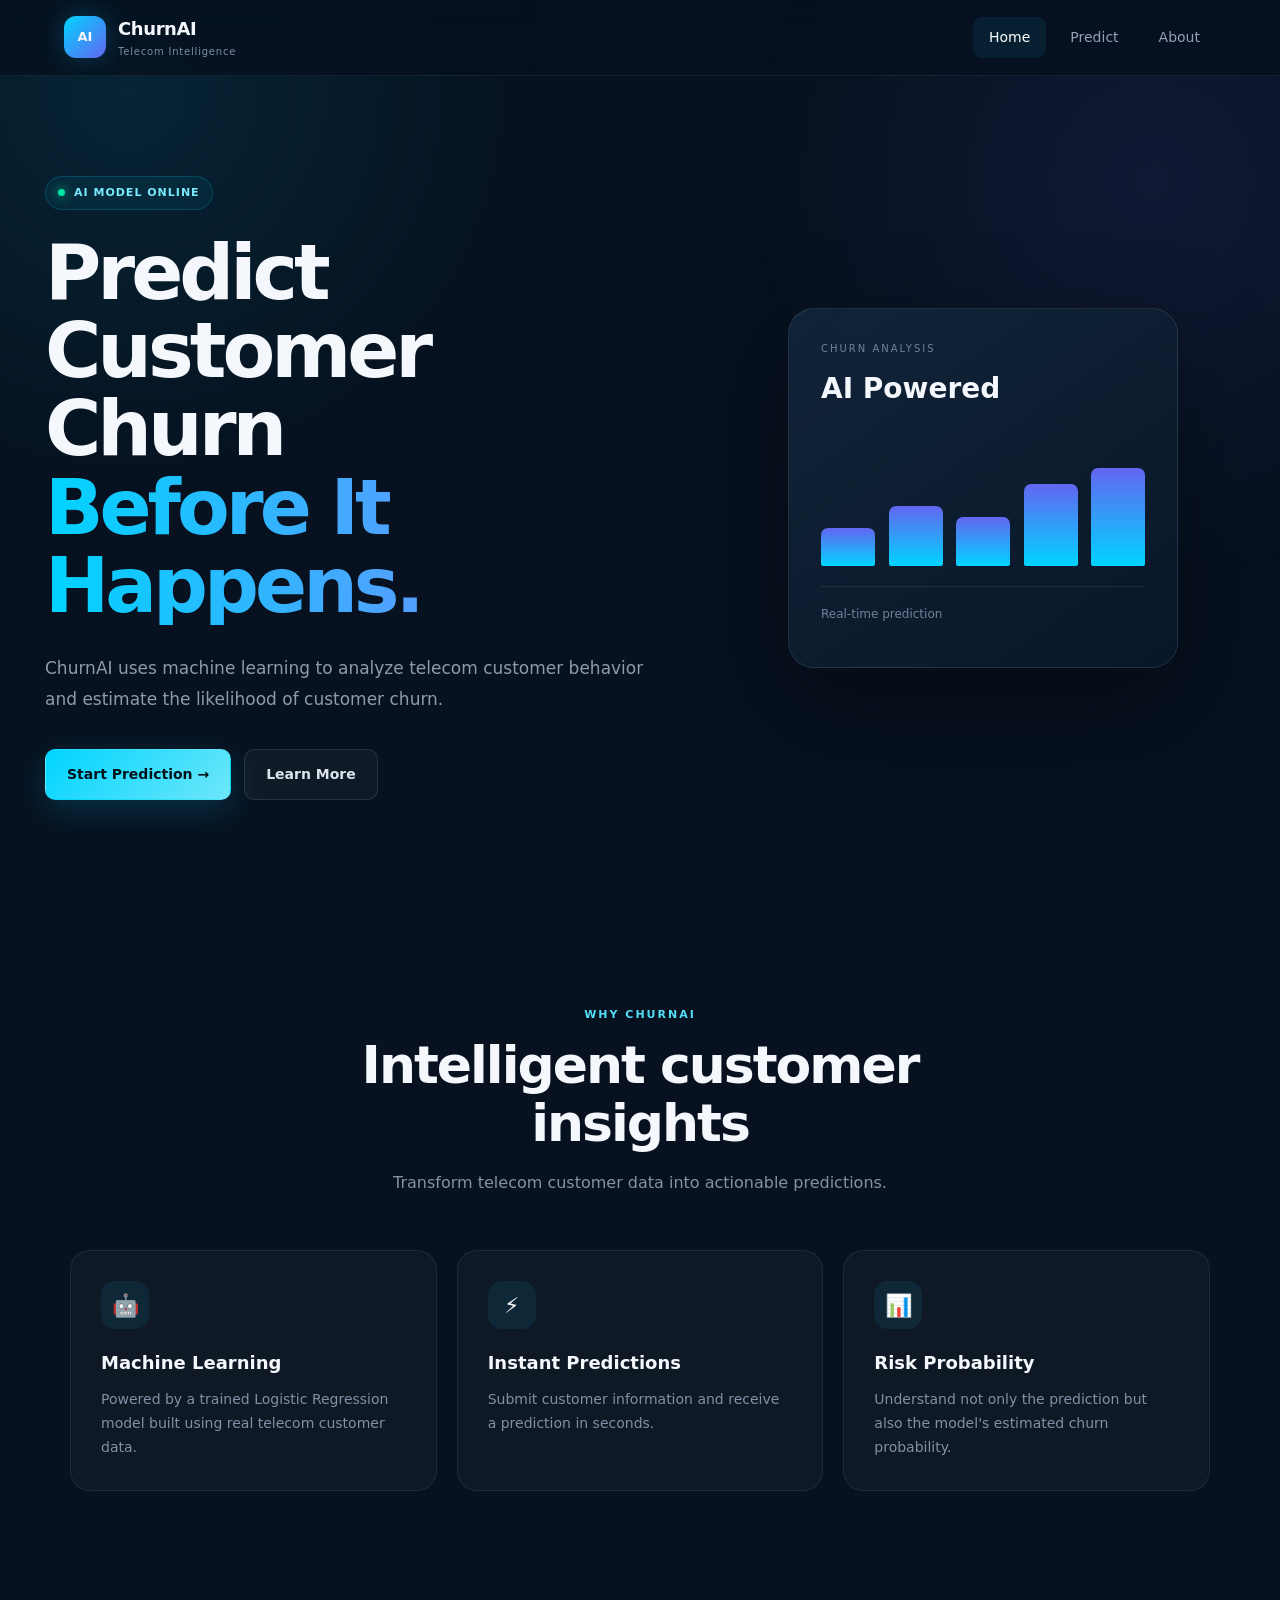
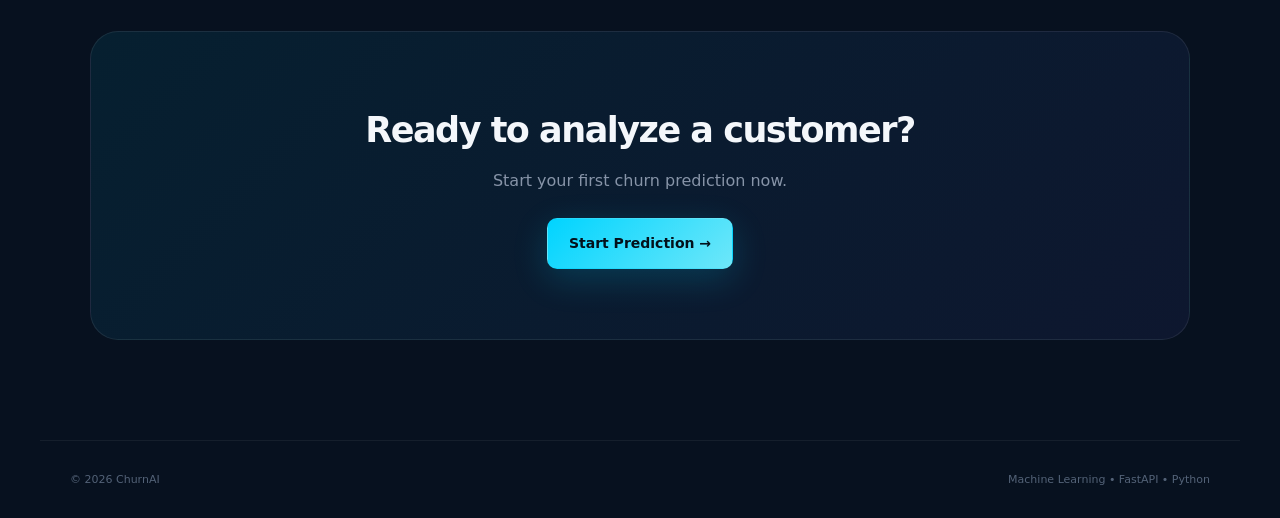
==== frontend/index.html @ fdecaa7c "Initial commit - telecom churn prediction system" ====
<!DOCTYPE html>
<html lang="en">

<head>

    <meta charset="UTF-8">

    <meta
        name="viewport"
        content="width=device-width, initial-scale=1.0"
    >

    <title>ChurnAI | Telecom Intelligence</title>

    <link rel="stylesheet" href="css/style.css">

</head>


<body>


<!-- ================= NAVBAR ================= -->

<header class="navbar">

    <a href="index.html" class="brand">

        <div class="brand-icon">
            AI
        </div>

        <div>

            <strong>ChurnAI</strong>

            <small>
                Telecom Intelligence
            </small>

        </div>

    </a>


    <nav>

        <a href="index.html" class="active">
            Home
        </a>

        <a href="predict.html">
            Predict
        </a>

        <a href="about.html">
            About
        </a>

    </nav>

</header>



<!-- ================= HERO ================= -->

<main>

<section class="hero">

    <div class="hero-content reveal">

        <div class="status-pill">

            <span></span>

            AI MODEL ONLINE

        </div>


        <h1>

            Predict Customer Churn

            <span>
                Before It Happens.
            </span>

        </h1>


        <p>

            ChurnAI uses machine learning to analyze
            telecom customer behavior and estimate the
            likelihood of customer churn.

        </p>


        <div class="hero-buttons">

            <a
                href="predict.html"
                class="btn btn-primary"
            >

                Start Prediction →

            </a>


            <a
                href="about.html"
                class="btn btn-secondary"
            >

                Learn More

            </a>

        </div>

    </div>


    <div class="hero-card reveal">

        <div class="floating-card">

            <span class="card-label">
                CHURN ANALYSIS
            </span>

            <strong>
                AI Powered
            </strong>

            <div class="mini-chart">

                <div style="height:35%"></div>
                <div style="height:55%"></div>
                <div style="height:45%"></div>
                <div style="height:75%"></div>
                <div style="height:90%"></div>

            </div>

            <span class="card-footer">
                Real-time prediction
            </span>

        </div>

    </div>

</section>



<!-- ================= FEATURES ================= -->

<section class="section">

    <div class="section-heading reveal">

        <span>
            WHY CHURNAI
        </span>

        <h2>
            Intelligent customer insights
        </h2>

        <p>
            Transform telecom customer data into
            actionable predictions.
        </p>

    </div>


    <div class="feature-grid">


        <article class="feature-card reveal">

            <div class="feature-icon">
                🤖
            </div>

            <h3>
                Machine Learning
            </h3>

            <p>
                Powered by a trained Logistic Regression
                model built using real telecom customer
                data.
            </p>

        </article>



        <article class="feature-card reveal">

            <div class="feature-icon">
                ⚡
            </div>

            <h3>
                Instant Predictions
            </h3>

            <p>
                Submit customer information and receive
                a prediction in seconds.
            </p>

        </article>



        <article class="feature-card reveal">

            <div class="feature-icon">
                📊
            </div>

            <h3>
                Risk Probability
            </h3>

            <p>
                Understand not only the prediction but
                also the model's estimated churn probability.
            </p>

        </article>


    </div>

</section>



<!-- ================= CTA ================= -->

<section class="cta-section reveal">

    <h2>
        Ready to analyze a customer?
    </h2>

    <p>
        Start your first churn prediction now.
    </p>

    <a
        href="predict.html"
        class="btn btn-primary"
    >
        Start Prediction →
    </a>

</section>

</main>



<!-- ================= FOOTER ================= -->

<footer>

    <div>
        © 2026 ChurnAI
    </div>

    <div>
        Machine Learning • FastAPI • Python
    </div>

</footer>


<script src="js/script.js"></script>

</body>

</html>
---- frontend/css/style.css ----
/* ============================================================
   CHURNAI - GLOBAL STYLES
   ============================================================ */


/* ============================================================
   RESET
   ============================================================ */

* {
    margin: 0;
    padding: 0;
    box-sizing: border-box;
}


html {
    scroll-behavior: smooth;
}


body {
    font-family:
        Inter,
        system-ui,
        -apple-system,
        BlinkMacSystemFont,
        "Segoe UI",
        sans-serif;

    background: #07111f;

    color: #f4f7fb;

    line-height: 1.6;

    min-height: 100vh;
}


/* ============================================================
   BACKGROUND
   ============================================================ */

body::before {
    content: "";

    position: fixed;

    inset: 0;

    pointer-events: none;

    background:
        radial-gradient(
            circle at 10% 10%,
            rgba(0, 212, 255, 0.10),
            transparent 30%
        ),

        radial-gradient(
            circle at 90% 20%,
            rgba(99, 102, 241, 0.10),
            transparent 30%
        );

    z-index: -1;
}


/* ============================================================
   LINKS
   ============================================================ */

a {
    color: inherit;

    text-decoration: none;
}


/* ============================================================
   NAVBAR
   ============================================================ */

.navbar {

    position: sticky;

    top: 0;

    z-index: 1000;

    height: 76px;

    padding:
        0
        clamp(20px, 5vw, 80px);

    display: flex;

    align-items: center;

    justify-content: space-between;

    background:
        rgba(7, 17, 31, 0.82);

    backdrop-filter: blur(18px);

    border-bottom:
        1px solid rgba(255, 255, 255, 0.07);
}


/* ============================================================
   BRAND
   ============================================================ */

.brand {

    display: flex;

    align-items: center;

    gap: 12px;
}


.brand-icon {

    width: 42px;

    height: 42px;

    display: grid;

    place-items: center;

    border-radius: 12px;

    font-size: 13px;

    font-weight: 800;

    background:
        linear-gradient(
            135deg,
            #00d4ff,
            #6366f1
        );

    box-shadow:
        0 0 25px rgba(0, 212, 255, 0.22);
}


.brand strong {

    display: block;

    font-size: 18px;

    letter-spacing: -0.4px;
}


.brand small {

    display: block;

    color: #7f8da3;

    font-size: 10px;

    letter-spacing: 0.8px;
}


/* ============================================================
   NAVIGATION
   ============================================================ */

.navbar nav {

    display: flex;

    align-items: center;

    gap: 8px;
}


.navbar nav a {

    position: relative;

    padding: 9px 16px;

    color: #93a1b5;

    font-size: 14px;

    font-weight: 500;

    border-radius: 9px;

    transition:
        color 0.25s ease,
        background 0.25s ease;
}


.navbar nav a:hover {

    color: white;

    background:
        rgba(255, 255, 255, 0.05);
}


.navbar nav a.active {

    color: #ffffff;

    background:
        rgba(0, 212, 255, 0.08);
}


/* ============================================================
   MAIN
   ============================================================ */

main {

    overflow: hidden;
}


/* ============================================================
   HERO
   ============================================================ */

.hero {

    max-width: 1250px;

    min-height: 700px;

    margin: auto;

    padding:
        100px 30px;

    display: grid;

    grid-template-columns:
        1.1fr
        0.9fr;

    align-items: center;

    gap: 70px;
}


.hero-content {

    max-width: 700px;
}


.status-pill {

    display: inline-flex;

    align-items: center;

    gap: 9px;

    padding: 7px 12px;

    margin-bottom: 24px;

    border:
        1px solid rgba(0, 212, 255, 0.18);

    border-radius: 999px;

    color: #79eaff;

    background:
        rgba(0, 212, 255, 0.06);

    font-size: 11px;

    font-weight: 700;

    letter-spacing: 1px;
}


.status-pill span {

    width: 7px;

    height: 7px;

    border-radius: 50%;

    background: #00e5a0;

    box-shadow:
        0 0 12px #00e5a0;

    animation:
        pulse 2s infinite;
}


.hero h1 {

    font-size:
        clamp(45px, 6vw, 78px);

    line-height: 1.02;

    letter-spacing: -4px;

    margin-bottom: 28px;
}


.hero h1 span {

    display: block;

    background:
        linear-gradient(
            90deg,
            #00d4ff,
            #8b7cff
        );

    -webkit-background-clip: text;

    background-clip: text;

    color: transparent;
}


.hero p {

    max-width: 620px;

    color: #8e9bad;

    font-size: 17px;

    line-height: 1.8;

    margin-bottom: 35px;
}


/* ============================================================
   BUTTONS
   ============================================================ */

.hero-buttons {

    display: flex;

    flex-wrap: wrap;

    gap: 13px;
}


.btn {

    display: inline-flex;

    align-items: center;

    justify-content: center;

    gap: 8px;

    padding:
        13px 21px;

    border-radius: 10px;

    font-size: 14px;

    font-weight: 700;

    cursor: pointer;

    border: 1px solid transparent;

    transition:
        transform 0.25s ease,
        box-shadow 0.25s ease,
        background 0.25s ease;
}


.btn:hover {

    transform:
        translateY(-3px);
}


.btn-primary {

    color: #03111b;

    background:
        linear-gradient(
            135deg,
            #00d4ff,
            #6ee7f9
        );

    box-shadow:
        0 10px 35px
        rgba(0, 212, 255, 0.18);
}


.btn-primary:hover {

    box-shadow:
        0 15px 45px
        rgba(0, 212, 255, 0.30);
}


.btn-secondary {

    color: #dbe4ef;

    background:
        rgba(255, 255, 255, 0.04);

    border:
        1px solid rgba(255, 255, 255, 0.10);
}


.btn-secondary:hover {

    background:
        rgba(255, 255, 255, 0.08);
}


/* ============================================================
   HERO CARD
   ============================================================ */

.hero-card {

    display: flex;

    justify-content: center;

    align-items: center;
}


.floating-card {

    width: min(390px, 100%);

    min-height: 360px;

    padding: 32px;

    border-radius: 26px;

    background:
        linear-gradient(
            145deg,
            rgba(18, 37, 59, 0.95),
            rgba(9, 23, 40, 0.92)
        );

    border:
        1px solid rgba(255, 255, 255, 0.09);

    box-shadow:
        0 35px 100px
        rgba(0, 0, 0, 0.35);

    animation:
        floatCard 5s ease-in-out infinite;
}


.card-label {

    display: block;

    color: #718198;

    font-size: 10px;

    letter-spacing: 2px;

    margin-bottom: 10px;
}


.floating-card strong {

    display: block;

    font-size: 28px;

    margin-bottom: 45px;
}


.mini-chart {

    height: 130px;

    display: flex;

    align-items: flex-end;

    gap: 14px;

    padding-bottom: 20px;

    border-bottom:
        1px solid rgba(255,255,255,0.08);
}


.mini-chart div {

    flex: 1;

    border-radius:
        7px 7px 2px 2px;

    background:
        linear-gradient(
            to top,
            #00d4ff,
            #6366f1
        );

    animation:
        chartGrow 1.5s ease forwards;
}


.card-footer {

    display: block;

    color: #728096;

    font-size: 12px;

    margin-top: 18px;
}


/* ============================================================
   SECTIONS
   ============================================================ */

.section {

    max-width: 1200px;

    margin: auto;

    padding:
        100px 30px;
}


.section-heading {

    max-width: 700px;

    margin:
        0 auto 55px;

    text-align: center;
}


.section-heading > span {

    color: #53def8;

    font-size: 11px;

    font-weight: 800;

    letter-spacing: 2px;
}


.section-heading h1,
.section-heading h2 {

    margin-top: 12px;

    font-size:
        clamp(34px, 5vw, 52px);

    line-height: 1.1;

    letter-spacing: -2px;
}


.section-heading p {

    margin-top: 18px;

    color: #8592a6;

    font-size: 16px;
}


/* ============================================================
   FEATURE GRID
   ============================================================ */

.feature-grid {

    display: grid;

    grid-template-columns:
        repeat(3, 1fr);

    gap: 20px;
}


.feature-card {

    padding: 30px;

    border-radius: 20px;

    background:
        rgba(255, 255, 255, 0.035);

    border:
        1px solid rgba(255, 255, 255, 0.07);

    transition:
        transform 0.3s ease,
        border 0.3s ease,
        background 0.3s ease;
}


.feature-card:hover {

    transform:
        translateY(-8px);

    background:
        rgba(255, 255, 255, 0.055);

    border-color:
        rgba(0, 212, 255, 0.25);
}


.feature-icon {

    width: 48px;

    height: 48px;

    display: grid;

    place-items: center;

    border-radius: 14px;

    margin-bottom: 20px;

    background:
        rgba(0, 212, 255, 0.08);

    font-size: 22px;
}


.feature-card h3 {

    font-size: 18px;

    margin-bottom: 10px;
}


.feature-card p {

    color: #8190a5;

    font-size: 14px;

    line-height: 1.7;
}


/* ============================================================
   CTA
   ============================================================ */

.cta-section {

    max-width: 1100px;

    margin:
        40px auto 100px;

    padding:
        70px 30px;

    text-align: center;

    border-radius: 28px;

    background:
        linear-gradient(
            135deg,
            rgba(0, 212, 255, 0.08),
            rgba(99, 102, 241, 0.08)
        );

    border:
        1px solid rgba(255, 255, 255, 0.08);
}


.cta-section h2 {

    font-size: 35px;

    letter-spacing: -1.5px;

    margin-bottom: 10px;
}


.cta-section p {

    color: #8794a8;

    margin-bottom: 25px;
}


/* ============================================================
   PREDICTION PAGE
   ============================================================ */

.prediction-page {

    max-width: 1050px;

    margin: auto;

    padding:
        90px 25px 110px;
}


.demo-box {

    margin-bottom: 30px;

    padding: 25px;

    display: flex;

    align-items: center;

    justify-content: space-between;

    gap: 20px;

    border-radius: 18px;

    background:
        rgba(255, 255, 255, 0.035);

    border:
        1px solid rgba(255, 255, 255, 0.08);
}


.demo-box h3 {

    margin-bottom: 5px;
}


.demo-box p {

    color: #7f8da1;

    font-size: 13px;
}


.demo-buttons {

    display: flex;

    flex-wrap: wrap;

    gap: 10px;
}


.demo-buttons button {

    padding: 11px 15px;

    border-radius: 9px;

    cursor: pointer;

    font-size: 12px;

    font-weight: 700;

    transition:
        transform 0.2s ease;
}


.demo-buttons button:hover {

    transform:
        translateY(-2px);
}


.demo-low {

    color: #5cf2b1;

    background:
        rgba(0, 229, 160, 0.07);

    border:
        1px solid rgba(0, 229, 160, 0.18);
}


.demo-high {

    color: #ff8e9b;

    background:
        rgba(255, 75, 100, 0.07);

    border:
        1px solid rgba(255, 75, 100, 0.18);
}


.demo-message {

    margin-top: 15px;

    color: #6ee7b7;

    font-size: 13px;

    animation:
        fadeIn 0.4s ease;
}


/* ============================================================
   FORM
   ============================================================ */

.prediction-form {

    display: flex;

    flex-direction: column;

    gap: 22px;

    transition:
        opacity 0.3s ease;
}


.form-section {

    padding: 30px;

    border-radius: 20px;

    background:
        rgba(255, 255, 255, 0.035);

    border:
        1px solid rgba(255, 255, 255, 0.07);
}


.form-section-heading {

    display: flex;

    align-items: flex-start;

    gap: 15px;

    margin-bottom: 28px;
}


.form-section-heading > span {

    width: 35px;

    height: 35px;

    display: grid;

    place-items: center;

    flex-shrink: 0;

    border-radius: 10px;

    color: #5ce7ff;

    background:
        rgba(0, 212, 255, 0.08);

    font-size: 12px;

    font-weight: 800;
}


.form-section-heading h2 {

    font-size: 19px;
}


.form-section-heading p {

    color: #75849a;

    font-size: 13px;

    margin-top: 3px;
}


.form-grid {

    display: grid;

    grid-template-columns:
        repeat(2, 1fr);

    gap: 22px;
}


.input-group {

    display: flex;

    flex-direction: column;

    gap: 6px;
}


.input-group label {

    color: #dce4ee;

    font-size: 13px;

    font-weight: 600;
}


.input-group small {

    min-height: 18px;

    color: #68778c;

    font-size: 11px;

    line-height: 1.4;
}


.input-group input {

    width: 100%;

    padding:
        12px 14px;

    color: #ffffff;

    background:
        rgba(0, 0, 0, 0.20);

    border:
        1px solid rgba(255, 255, 255, 0.09);

    border-radius: 9px;

    outline: none;

    font-size: 14px;

    transition:
        border 0.2s ease,
        box-shadow 0.2s ease;
}


.input-group input:focus {

    border-color:
        rgba(0, 212, 255, 0.55);

    box-shadow:
        0 0 0 3px
        rgba(0, 212, 255, 0.07);
}


.input-group input::placeholder {

    color: #506075;
}


/* ============================================================
   SUBMIT
   ============================================================ */

.submit-area {

    padding:
        25px;

    text-align: center;
}


.submit-btn {

    min-width: 230px;

    border: none;

    font-size: 14px;
}


.submit-area p {

    margin-top: 12px;

    color: #607087;

    font-size: 11px;
}


/* ============================================================
   LOADING
   ============================================================ */

.loading {

    padding: 70px 20px;

    text-align: center;

    animation:
        fadeIn 0.4s ease;
}


.loading h3 {

    margin-top: 20px;
}


.loading p {

    color: #708096;

    font-size: 13px;
}


.spinner {

    width: 50px;

    height: 50px;

    margin: auto;

    border:
        3px solid
        rgba(255,255,255,0.08);

    border-top-color:
        #00d4ff;

    border-radius: 50%;

    animation:
        spin 0.8s linear infinite;
}


.hidden {

    display: none !important;
}


/* ============================================================
   RESULT PAGE
   ============================================================ */

.result-page {

    max-width: 900px;

    margin: auto;

    padding:
        100px 25px;
}


.result-card {

    max-width: 700px;

    margin: auto;

    padding: 50px 35px;

    text-align: center;

    border-radius: 28px;

    background:
        linear-gradient(
            145deg,
            rgba(20, 38, 60, 0.9),
            rgba(9, 22, 38, 0.95)
        );

    border:
        1px solid rgba(255,255,255,0.08);

    box-shadow:
        0 35px 90px
        rgba(0,0,0,0.28);
}


.result-icon {

    width: 75px;

    height: 75px;

    display: grid;

    place-items: center;

    margin:
        0 auto 20px;

    border-radius: 50%;

    font-size: 30px;

    background:
        rgba(0, 212, 255, 0.08);
}


.risk-badge {

    display: inline-block;

    padding:
        7px 13px;

    margin-bottom: 18px;

    border-radius: 999px;

    font-size: 10px;

    font-weight: 800;

    letter-spacing: 1px;

    background:
        rgba(255,255,255,0.06);
}


.risk-badge.high-risk {

    color: #ff8e9b;

    background:
        rgba(255, 75, 100, 0.09);

    border:
        1px solid rgba(255, 75, 100, 0.18);
}


.risk-badge.low-risk {

    color: #5cf2b1;

    background:
        rgba(0, 229, 160, 0.08);

    border:
        1px solid rgba(0, 229, 160, 0.18);
}


.result-card h2 {

    font-size:
        clamp(25px, 4vw, 38px);

    letter-spacing: -1px;

    margin-bottom: 30px;
}


.probability {

    padding:
        25px;

    margin-bottom: 25px;

    border-radius: 18px;

    background:
        rgba(255,255,255,0.035);
}


.probability strong {

    display: block;

    font-size: 55px;

    line-height: 1;

    background:
        linear-gradient(
            90deg,
            #00d4ff,
            #8b7cff
        );

    -webkit-background-clip: text;

    background-clip: text;

    color: transparent;
}


.probability span {

    display: block;

    margin-top: 10px;

    color: #65758a;

    font-size: 10px;

    letter-spacing: 1.5px;

    font-weight: 700;
}


.result-card > p {

    color: #8996a8;

    font-size: 14px;

    max-width: 560px;

    margin:
        0 auto 30px;
}


.result-stats {

    display: grid;

    grid-template-columns:
        repeat(3, 1fr);

    gap: 10px;

    margin-bottom: 30px;
}


.result-stats div {

    padding: 17px 10px;

    border-radius: 12px;

    background:
        rgba(255,255,255,0.03);
}


.result-stats span {

    display: block;

    color: #64738a;

    font-size: 9px;

    letter-spacing: 1px;

    margin-bottom: 5px;
}


.result-stats strong {

    font-size: 12px;
}


.result-actions {

    display: flex;

    justify-content: center;

    gap: 10px;

    flex-wrap: wrap;
}


/* ============================================================
   ABOUT
   ============================================================ */

.about-hero {

    max-width: 900px;

    margin: auto;

    padding:
        110px 25px 70px;
}


.about-hero .section-heading {

    max-width: 800px;
}


.about-hero .section-heading h1 span {

    background:
        linear-gradient(
            90deg,
            #00d4ff,
            #8b7cff
        );

    -webkit-background-clip: text;

    background-clip: text;

    color: transparent;
}


.about-grid {

    display: grid;

    grid-template-columns:
        repeat(3, 1fr);

    gap: 20px;
}


.about-card {

    padding: 30px;

    min-height: 260px;

    border-radius: 20px;

    background:
        rgba(255,255,255,0.035);

    border:
        1px solid rgba(255,255,255,0.07);
}


.about-card > span {

    color: #3edbf7;

    font-size: 12px;

    font-weight: 800;
}


.about-card h2 {

    margin:
        20px 0 12px;

    font-size: 21px;
}


.about-card p {

    color: #7f8da2;

    font-size: 14px;

    line-height: 1.8;
}


/* ============================================================
   ARCHITECTURE
   ============================================================ */

.architecture {

    max-width: 1150px;

    margin:
        0 auto 100px;

    padding: 30px;
}


.architecture-flow {

    display: flex;

    align-items: center;

    justify-content: center;

    flex-wrap: wrap;

    gap: 12px;
}


.architecture-node {

    min-width: 150px;

    padding: 20px;

    text-align: center;

    border-radius: 14px;

    background:
        rgba(255,255,255,0.035);

    border:
        1px solid rgba(255,255,255,0.08);
}


.architecture-node strong {

    display: block;

    font-size: 13px;
}


.architecture-node span {

    display: block;

    color: #69788e;

    font-size: 10px;

    margin-top: 4px;
}


.flow-arrow {

    color: #4bdcf7;

    font-size: 24px;
}


/* ============================================================
   FOOTER
   ============================================================ */

footer {

    max-width: 1200px;

    margin: auto;

    padding:
        30px;

    display: flex;

    justify-content: space-between;

    gap: 20px;

    color: #536277;

    font-size: 11px;

    border-top:
        1px solid rgba(255,255,255,0.06);
}


/* ============================================================
   SCROLL REVEAL
   ============================================================ */

.reveal {

    opacity: 0;

    transform:
        translateY(30px);

    transition:
        opacity 0.8s ease,
        transform 0.8s ease;
}


.reveal.visible {

    opacity: 1;

    transform:
        translateY(0);
}


/* ============================================================
   ANIMATIONS
   ============================================================ */

@keyframes pulse {

    0%,
    100% {
        transform: scale(1);
        opacity: 1;
    }

    50% {
        transform: scale(1.5);
        opacity: 0.65;
    }

}


@keyframes floatCard {

    0%,
    100% {
        transform:
            translateY(0px);
    }

    50% {
        transform:
            translateY(-12px);
    }

}


@keyframes chartGrow {

    from {
        transform:
            scaleY(0);
        transform-origin:
            bottom;
    }

    to {
        transform:
            scaleY(1);
        transform-origin:
            bottom;
    }

}


@keyframes spin {

    to {
        transform:
            rotate(360deg);
    }

}


@keyframes fadeIn {

    from {
        opacity: 0;
    }

    to {
        opacity: 1;
    }

}


/* ============================================================
   RESPONSIVE TABLET
   ============================================================ */

@media (max-width: 900px) {

    .hero {

        grid-template-columns: 1fr;

        text-align: center;

        padding-top: 70px;

    }


    .hero-content {

        margin: auto;

    }


    .hero p {

        margin-left: auto;

        margin-right: auto;

    }


    .hero-buttons {

        justify-content: center;

    }


    .hero-card {

        margin-top: 20px;

    }


    .feature-grid {

        grid-template-columns:
            1fr;

    }


    .about-grid {

        grid-template-columns:
            1fr;

    }


    .demo-box {

        flex-direction: column;

        align-items: flex-start;

    }

}


/* ============================================================
   RESPONSIVE MOBILE
   ============================================================ */

@media (max-width: 650px) {

    .navbar {

        height: auto;

        min-height: 70px;

        padding:
            12px 18px;

        flex-direction: column;

        gap: 10px;

    }


    .navbar nav {

        width: 100%;

        justify-content: center;

    }


    .navbar nav a {

        padding:
            7px 10px;

        font-size: 12px;

    }


    .hero {

        padding:
            70px 20px;

        min-height: auto;

    }


    .hero h1 {

        font-size: 43px;

        letter-spacing: -2.5px;

    }


    .hero p {

        font-size: 15px;

    }


    .floating-card {

        min-height: 300px;

    }


    .section {

        padding:
            70px 20px;

    }


    .section-heading {

        margin-bottom: 35px;

    }


    .section-heading h1,
    .section-heading h2 {

        font-size: 35px;

    }


    .form-grid {

        grid-template-columns:
            1fr;

    }


    .form-section {

        padding: 22px 18px;

    }


    .result-card {

        padding:
            40px 20px;

    }


    .result-stats {

        grid-template-columns:
            1fr;

    }


    .result-actions {

        flex-direction: column;

    }


    .result-actions .btn {

        width: 100%;

    }


    .architecture-flow {

        flex-direction: column;

    }


    .flow-arrow {

        transform:
            rotate(90deg);

    }


    footer {

        flex-direction: column;

        text-align: center;

    }

}
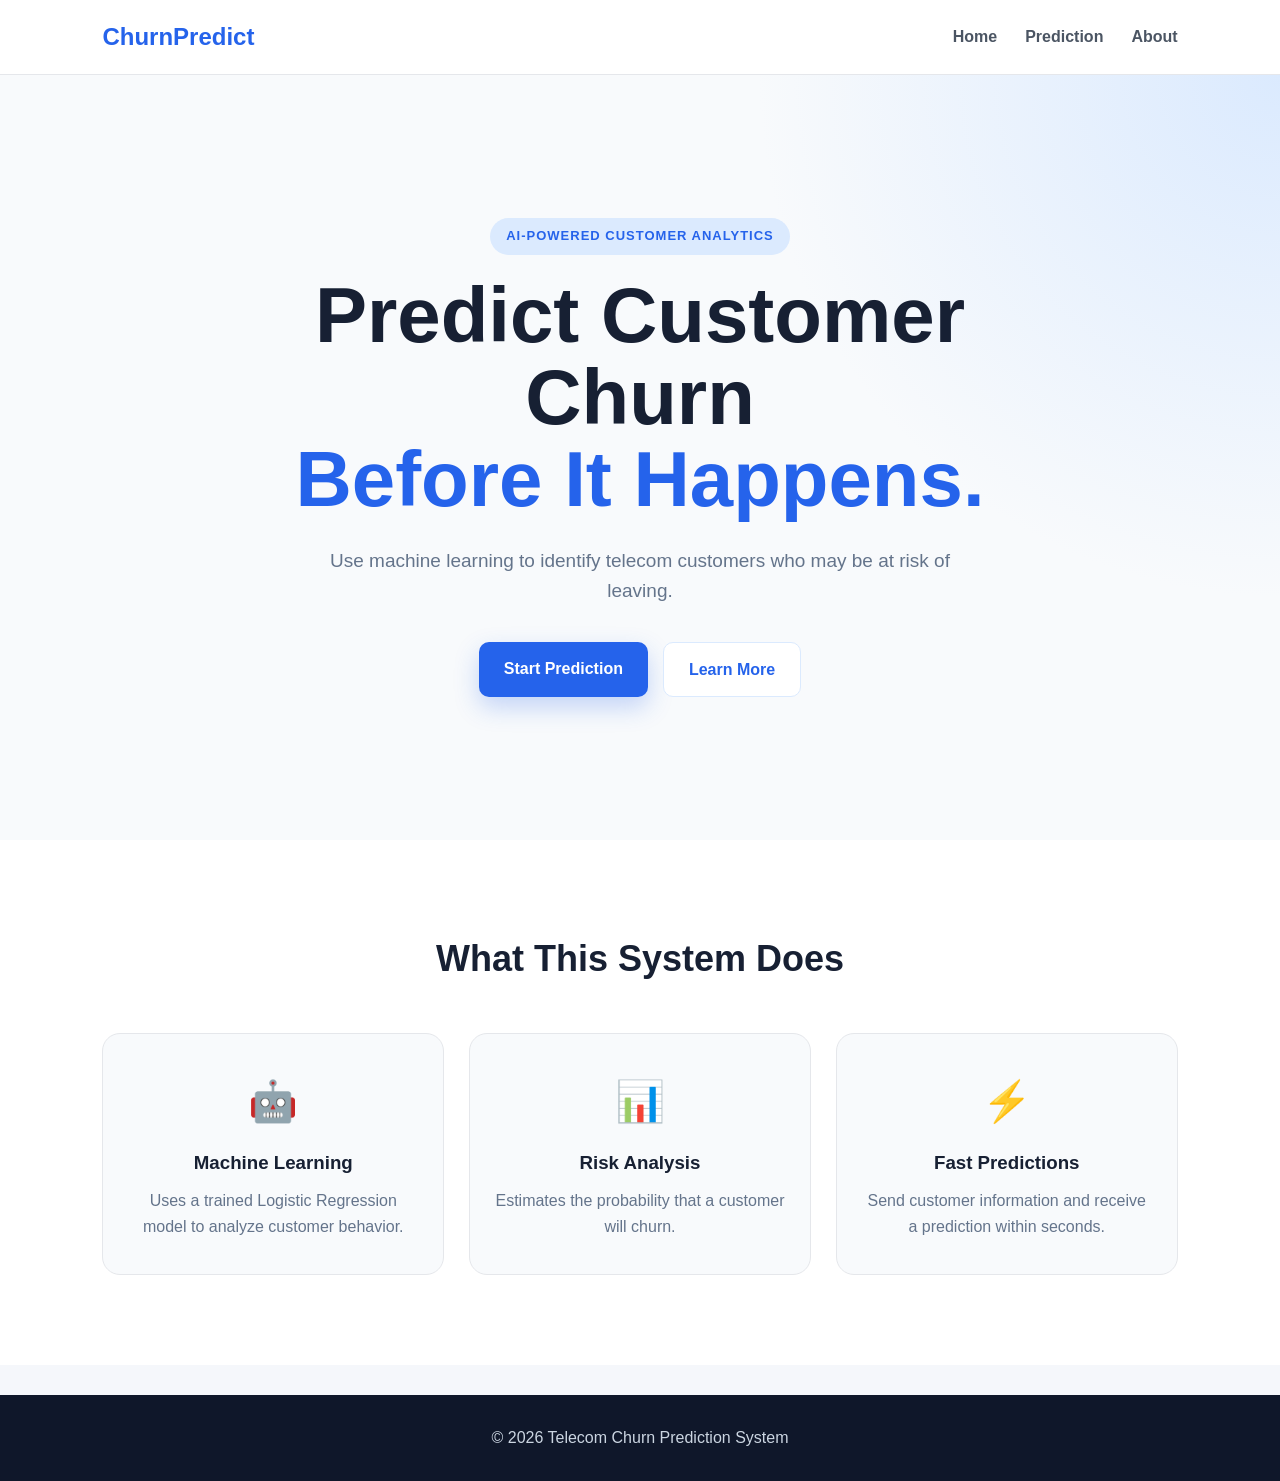
==== commit b67395fa: "Build frontend and connect churn prediction API" ====
--- a/frontend/index.html
+++ b/frontend/index.html
@@ -2,293 +2,156 @@
 <html lang="en">
 
 <head>
+    <meta charset="UTF-8">
+    <meta name="viewport" content="width=device-width, initial-scale=1.0">
 
-    <meta charset="UTF-8">
-
-    <meta
-        name="viewport"
-        content="width=device-width, initial-scale=1.0"
-    >
-
-    <title>ChurnAI | Telecom Intelligence</title>
+    <title>Telecom Churn Predictor</title>
 
     <link rel="stylesheet" href="css/style.css">
-
 </head>
-
 
 <body>
 
+    <!-- NAVIGATION -->
 
-<!-- ================= NAVBAR ================= -->
+    <header class="navbar">
 
-<header class="navbar">
-
-    <a href="index.html" class="brand">
-
-        <div class="brand-icon">
-            AI
+        <div class="logo">
+            ChurnPredict
         </div>
 
-        <div>
+        <nav>
+            <a href="index.html">Home</a>
+            <a href="predict.html">Prediction</a>
+            <a href="about.html">About</a>
+        </nav>
 
-            <strong>ChurnAI</strong>
+    </header>
 
-            <small>
-                Telecom Intelligence
-            </small>
+
+    <!-- HERO SECTION -->
+
+    <section class="hero">
+
+        <div class="hero-content">
+
+            <p class="badge">
+                AI-POWERED CUSTOMER ANALYTICS
+            </p>
+
+            <h1>
+                Predict Customer Churn
+                <span>Before It Happens.</span>
+            </h1>
+
+            <p class="hero-text">
+
+                Use machine learning to identify telecom
+                customers who may be at risk of leaving.
+
+            </p>
+
+            <div class="hero-buttons">
+
+                <a
+                    href="prediction.html"
+                    class="btn primary-btn"
+                >
+                    Start Prediction
+                </a>
+
+                <a
+                    href="about.html"
+                    class="btn secondary-btn"
+                >
+                    Learn More
+                </a>
+
+            </div>
 
         </div>
 
-    </a>
+    </section>
 
 
-    <nav>
+    <!-- FEATURES -->
 
-        <a href="index.html" class="active">
-            Home
-        </a>
+    <section class="features">
 
-        <a href="predict.html">
-            Predict
-        </a>
+        <h2>
+            What This System Does
+        </h2>
 
-        <a href="about.html">
-            About
-        </a>
+        <div class="feature-grid">
 
-    </nav>
+            <div class="feature-card">
 
-</header>
+                <div class="feature-icon">
+                    🤖
+                </div>
+
+                <h3>
+                    Machine Learning
+                </h3>
+
+                <p>
+                    Uses a trained Logistic Regression
+                    model to analyze customer behavior.
+                </p>
+
+            </div>
 
 
+            <div class="feature-card">
 
-<!-- ================= HERO ================= -->
+                <div class="feature-icon">
+                    📊
+                </div>
 
-<main>
+                <h3>
+                    Risk Analysis
+                </h3>
 
-<section class="hero">
+                <p>
+                    Estimates the probability that a
+                    customer will churn.
+                </p>
 
-    <div class="hero-content reveal">
+            </div>
 
-        <div class="status-pill">
 
-            <span></span>
+            <div class="feature-card">
 
-            AI MODEL ONLINE
+                <div class="feature-icon">
+                    ⚡
+                </div>
+
+                <h3>
+                    Fast Predictions
+                </h3>
+
+                <p>
+                    Send customer information and receive
+                    a prediction within seconds.
+                </p>
+
+            </div>
 
         </div>
 
-
-        <h1>
-
-            Predict Customer Churn
-
-            <span>
-                Before It Happens.
-            </span>
-
-        </h1>
+    </section>
 
 
+    <!-- FOOTER -->
+
+    <footer>
+
         <p>
-
-            ChurnAI uses machine learning to analyze
-            telecom customer behavior and estimate the
-            likelihood of customer churn.
-
+            © 2026 Telecom Churn Prediction System
         </p>
 
+    </footer>
 
-        <div class="hero-buttons">
-
-            <a
-                href="predict.html"
-                class="btn btn-primary"
-            >
-
-                Start Prediction →
-
-            </a>
-
-
-            <a
-                href="about.html"
-                class="btn btn-secondary"
-            >
-
-                Learn More
-
-            </a>
-
-        </div>
-
-    </div>
-
-
-    <div class="hero-card reveal">
-
-        <div class="floating-card">
-
-            <span class="card-label">
-                CHURN ANALYSIS
-            </span>
-
-            <strong>
-                AI Powered
-            </strong>
-
-            <div class="mini-chart">
-
-                <div style="height:35%"></div>
-                <div style="height:55%"></div>
-                <div style="height:45%"></div>
-                <div style="height:75%"></div>
-                <div style="height:90%"></div>
-
-            </div>
-
-            <span class="card-footer">
-                Real-time prediction
-            </span>
-
-        </div>
-
-    </div>
-
-</section>
-
-
-
-<!-- ================= FEATURES ================= -->
-
-<section class="section">
-
-    <div class="section-heading reveal">
-
-        <span>
-            WHY CHURNAI
-        </span>
-
-        <h2>
-            Intelligent customer insights
-        </h2>
-
-        <p>
-            Transform telecom customer data into
-            actionable predictions.
-        </p>
-
-    </div>
-
-
-    <div class="feature-grid">
-
-
-        <article class="feature-card reveal">
-
-            <div class="feature-icon">
-                🤖
-            </div>
-
-            <h3>
-                Machine Learning
-            </h3>
-
-            <p>
-                Powered by a trained Logistic Regression
-                model built using real telecom customer
-                data.
-            </p>
-
-        </article>
-
-
-
-        <article class="feature-card reveal">
-
-            <div class="feature-icon">
-                ⚡
-            </div>
-
-            <h3>
-                Instant Predictions
-            </h3>
-
-            <p>
-                Submit customer information and receive
-                a prediction in seconds.
-            </p>
-
-        </article>
-
-
-
-        <article class="feature-card reveal">
-
-            <div class="feature-icon">
-                📊
-            </div>
-
-            <h3>
-                Risk Probability
-            </h3>
-
-            <p>
-                Understand not only the prediction but
-                also the model's estimated churn probability.
-            </p>
-
-        </article>
-
-
-    </div>
-
-</section>
-
-
-
-<!-- ================= CTA ================= -->
-
-<section class="cta-section reveal">
-
-    <h2>
-        Ready to analyze a customer?
-    </h2>
-
-    <p>
-        Start your first churn prediction now.
-    </p>
-
-    <a
-        href="predict.html"
-        class="btn btn-primary"
-    >
-        Start Prediction →
-    </a>
-
-</section>
-
-</main>
-
-
-
-<!-- ================= FOOTER ================= -->
-
-<footer>
-
-    <div>
-        © 2026 ChurnAI
-    </div>
-
-    <div>
-        Machine Learning • FastAPI • Python
-    </div>
-
-</footer>
-
-
-<script src="js/script.js"></script>
 
 </body>
 
--- a/frontend/css/style.css
+++ b/frontend/css/style.css
@@ -1,11 +1,6 @@
-/* ============================================================
-   CHURNAI - GLOBAL STYLES
-   ============================================================ */
-
-
-/* ============================================================
-   RESET
-   ============================================================ */
+/* =========================================================
+   GLOBAL
+========================================================= */
 
 * {
     margin: 0;
@@ -13,975 +8,426 @@
     box-sizing: border-box;
 }
 
-
 html {
     scroll-behavior: smooth;
 }
 
-
 body {
-    font-family:
-        Inter,
-        system-ui,
-        -apple-system,
-        BlinkMacSystemFont,
-        "Segoe UI",
-        sans-serif;
-
-    background: #07111f;
-
-    color: #f4f7fb;
-
+    font-family: Arial, Helvetica, sans-serif;
+    background: #f5f7fb;
+    color: #172033;
     line-height: 1.6;
-
-    min-height: 100vh;
-}
-
-
-/* ============================================================
-   BACKGROUND
-   ============================================================ */
-
-body::before {
-    content: "";
-
-    position: fixed;
-
-    inset: 0;
-
-    pointer-events: none;
+}
+
+
+/* =========================================================
+   NAVIGATION
+========================================================= */
+
+.navbar {
+    position: sticky;
+    top: 0;
+    z-index: 1000;
+
+    display: flex;
+    justify-content: space-between;
+    align-items: center;
+
+    padding: 18px 8%;
+
+    background: rgba(255, 255, 255, 0.95);
+
+    border-bottom: 1px solid #e5e7eb;
+
+    backdrop-filter: blur(10px);
+}
+
+.logo {
+    font-size: 24px;
+    font-weight: 800;
+
+    color: #2563eb;
+}
+
+.navbar nav {
+    display: flex;
+    gap: 28px;
+}
+
+.navbar nav a {
+    text-decoration: none;
+
+    color: #4b5563;
+
+    font-weight: 600;
+
+    transition: 0.3s ease;
+}
+
+.navbar nav a:hover,
+.navbar nav a.active {
+    color: #2563eb;
+}
+
+
+/* =========================================================
+   HERO
+========================================================= */
+
+.hero {
+    min-height: 85vh;
+
+    display: flex;
+    align-items: center;
+    justify-content: center;
+
+    text-align: center;
+
+    padding: 80px 20px;
 
     background:
         radial-gradient(
-            circle at 10% 10%,
-            rgba(0, 212, 255, 0.10),
-            transparent 30%
+            circle at top right,
+            #dbeafe,
+            transparent 35%
         ),
-
-        radial-gradient(
-            circle at 90% 20%,
-            rgba(99, 102, 241, 0.10),
-            transparent 30%
-        );
-
-    z-index: -1;
-}
-
-
-/* ============================================================
-   LINKS
-   ============================================================ */
-
-a {
-    color: inherit;
+        #f8fafc;
+}
+
+.hero-content {
+    max-width: 850px;
+
+    animation: fadeUp 0.8s ease;
+}
+
+.badge {
+    display: inline-block;
+
+    padding: 8px 16px;
+
+    border-radius: 50px;
+
+    background: #dbeafe;
+
+    color: #2563eb;
+
+    font-size: 13px;
+
+    font-weight: 700;
+
+    letter-spacing: 1px;
+
+    margin-bottom: 20px;
+}
+
+.hero h1 {
+    font-size: clamp(42px, 7vw, 78px);
+
+    line-height: 1.05;
+
+    margin-bottom: 25px;
+}
+
+.hero h1 span {
+    display: block;
+
+    color: #2563eb;
+}
+
+.hero-text {
+    max-width: 650px;
+
+    margin: auto;
+
+    font-size: 19px;
+
+    color: #64748b;
+}
+
+
+/* =========================================================
+   BUTTONS
+========================================================= */
+
+.hero-buttons {
+    display: flex;
+
+    justify-content: center;
+
+    gap: 15px;
+
+    margin-top: 35px;
+}
+
+.btn {
+    display: inline-block;
+
+    padding: 14px 25px;
+
+    border-radius: 10px;
 
     text-decoration: none;
-}
-
-
-/* ============================================================
-   NAVBAR
-   ============================================================ */
-
-.navbar {
-
-    position: sticky;
-
-    top: 0;
-
-    z-index: 1000;
-
-    height: 76px;
-
-    padding:
-        0
-        clamp(20px, 5vw, 80px);
-
-    display: flex;
-
-    align-items: center;
-
-    justify-content: space-between;
-
-    background:
-        rgba(7, 17, 31, 0.82);
-
-    backdrop-filter: blur(18px);
-
-    border-bottom:
-        1px solid rgba(255, 255, 255, 0.07);
-}
-
-
-/* ============================================================
-   BRAND
-   ============================================================ */
-
-.brand {
-
-    display: flex;
-
-    align-items: center;
-
-    gap: 12px;
-}
-
-
-.brand-icon {
-
-    width: 42px;
-
-    height: 42px;
-
-    display: grid;
-
-    place-items: center;
-
-    border-radius: 12px;
-
-    font-size: 13px;
-
-    font-weight: 800;
-
-    background:
-        linear-gradient(
-            135deg,
-            #00d4ff,
-            #6366f1
-        );
-
-    box-shadow:
-        0 0 25px rgba(0, 212, 255, 0.22);
-}
-
-
-.brand strong {
-
-    display: block;
-
-    font-size: 18px;
-
-    letter-spacing: -0.4px;
-}
-
-
-.brand small {
-
-    display: block;
-
-    color: #7f8da3;
-
-    font-size: 10px;
-
-    letter-spacing: 0.8px;
-}
-
-
-/* ============================================================
-   NAVIGATION
-   ============================================================ */
-
-.navbar nav {
-
-    display: flex;
-
-    align-items: center;
-
-    gap: 8px;
-}
-
-
-.navbar nav a {
-
-    position: relative;
-
-    padding: 9px 16px;
-
-    color: #93a1b5;
-
-    font-size: 14px;
-
-    font-weight: 500;
-
-    border-radius: 9px;
-
-    transition:
-        color 0.25s ease,
-        background 0.25s ease;
-}
-
-
-.navbar nav a:hover {
+
+    font-weight: 700;
+
+    transition: 0.3s ease;
+}
+
+.primary-btn {
+    background: #2563eb;
 
     color: white;
 
-    background:
-        rgba(255, 255, 255, 0.05);
-}
-
-
-.navbar nav a.active {
-
-    color: #ffffff;
-
-    background:
-        rgba(0, 212, 255, 0.08);
-}
-
-
-/* ============================================================
-   MAIN
-   ============================================================ */
-
-main {
-
-    overflow: hidden;
-}
-
-
-/* ============================================================
-   HERO
-   ============================================================ */
-
-.hero {
-
-    max-width: 1250px;
-
-    min-height: 700px;
-
-    margin: auto;
-
-    padding:
-        100px 30px;
-
-    display: grid;
-
-    grid-template-columns:
-        1.1fr
-        0.9fr;
-
-    align-items: center;
-
-    gap: 70px;
-}
-
-
-.hero-content {
-
-    max-width: 700px;
-}
-
-
-.status-pill {
-
-    display: inline-flex;
-
-    align-items: center;
-
-    gap: 9px;
-
-    padding: 7px 12px;
-
-    margin-bottom: 24px;
-
-    border:
-        1px solid rgba(0, 212, 255, 0.18);
-
-    border-radius: 999px;
-
-    color: #79eaff;
-
-    background:
-        rgba(0, 212, 255, 0.06);
-
-    font-size: 11px;
-
-    font-weight: 700;
-
-    letter-spacing: 1px;
-}
-
-
-.status-pill span {
-
-    width: 7px;
-
-    height: 7px;
-
-    border-radius: 50%;
-
-    background: #00e5a0;
-
-    box-shadow:
-        0 0 12px #00e5a0;
-
-    animation:
-        pulse 2s infinite;
-}
-
-
-.hero h1 {
-
-    font-size:
-        clamp(45px, 6vw, 78px);
-
-    line-height: 1.02;
-
-    letter-spacing: -4px;
-
-    margin-bottom: 28px;
-}
-
-
-.hero h1 span {
-
-    display: block;
-
-    background:
-        linear-gradient(
-            90deg,
-            #00d4ff,
-            #8b7cff
-        );
-
-    -webkit-background-clip: text;
-
-    background-clip: text;
-
-    color: transparent;
-}
-
-
-.hero p {
-
-    max-width: 620px;
-
-    color: #8e9bad;
-
-    font-size: 17px;
-
-    line-height: 1.8;
-
-    margin-bottom: 35px;
-}
-
-
-/* ============================================================
-   BUTTONS
-   ============================================================ */
-
-.hero-buttons {
-
-    display: flex;
-
-    flex-wrap: wrap;
-
-    gap: 13px;
-}
-
-
-.btn {
-
-    display: inline-flex;
-
-    align-items: center;
-
-    justify-content: center;
-
-    gap: 8px;
-
-    padding:
-        13px 21px;
-
-    border-radius: 10px;
-
-    font-size: 14px;
-
-    font-weight: 700;
-
-    cursor: pointer;
-
-    border: 1px solid transparent;
-
-    transition:
-        transform 0.25s ease,
-        box-shadow 0.25s ease,
-        background 0.25s ease;
-}
-
-
-.btn:hover {
-
-    transform:
-        translateY(-3px);
-}
-
-
-.btn-primary {
-
-    color: #03111b;
-
-    background:
-        linear-gradient(
-            135deg,
-            #00d4ff,
-            #6ee7f9
-        );
-
-    box-shadow:
-        0 10px 35px
-        rgba(0, 212, 255, 0.18);
-}
-
-
-.btn-primary:hover {
-
-    box-shadow:
-        0 15px 45px
-        rgba(0, 212, 255, 0.30);
-}
-
-
-.btn-secondary {
-
-    color: #dbe4ef;
-
-    background:
-        rgba(255, 255, 255, 0.04);
-
-    border:
-        1px solid rgba(255, 255, 255, 0.10);
-}
-
-
-.btn-secondary:hover {
-
-    background:
-        rgba(255, 255, 255, 0.08);
-}
-
-
-/* ============================================================
-   HERO CARD
-   ============================================================ */
-
-.hero-card {
-
-    display: flex;
-
-    justify-content: center;
-
-    align-items: center;
-}
-
-
-.floating-card {
-
-    width: min(390px, 100%);
-
-    min-height: 360px;
-
-    padding: 32px;
-
-    border-radius: 26px;
-
-    background:
-        linear-gradient(
-            145deg,
-            rgba(18, 37, 59, 0.95),
-            rgba(9, 23, 40, 0.92)
-        );
-
-    border:
-        1px solid rgba(255, 255, 255, 0.09);
-
-    box-shadow:
-        0 35px 100px
-        rgba(0, 0, 0, 0.35);
-
-    animation:
-        floatCard 5s ease-in-out infinite;
-}
-
-
-.card-label {
-
-    display: block;
-
-    color: #718198;
-
-    font-size: 10px;
-
-    letter-spacing: 2px;
-
-    margin-bottom: 10px;
-}
-
-
-.floating-card strong {
-
-    display: block;
-
-    font-size: 28px;
+    box-shadow: 0 10px 25px rgba(37, 99, 235, 0.25);
+}
+
+.primary-btn:hover {
+    transform: translateY(-3px);
+
+    background: #1d4ed8;
+}
+
+.secondary-btn {
+    background: white;
+
+    color: #2563eb;
+
+    border: 1px solid #dbeafe;
+}
+
+.secondary-btn:hover {
+    transform: translateY(-3px);
+
+    background: #eff6ff;
+}
+
+
+/* =========================================================
+   FEATURES
+========================================================= */
+
+.features {
+    padding: 90px 8%;
+
+    text-align: center;
+
+    background: white;
+}
+
+.features h2 {
+    font-size: 36px;
 
     margin-bottom: 45px;
 }
 
-
-.mini-chart {
-
-    height: 130px;
-
-    display: flex;
-
-    align-items: flex-end;
-
-    gap: 14px;
-
-    padding-bottom: 20px;
-
-    border-bottom:
-        1px solid rgba(255,255,255,0.08);
-}
-
-
-.mini-chart div {
-
-    flex: 1;
-
-    border-radius:
-        7px 7px 2px 2px;
-
-    background:
-        linear-gradient(
-            to top,
-            #00d4ff,
-            #6366f1
-        );
-
-    animation:
-        chartGrow 1.5s ease forwards;
-}
-
-
-.card-footer {
-
-    display: block;
-
-    color: #728096;
-
-    font-size: 12px;
-
-    margin-top: 18px;
-}
-
-
-/* ============================================================
-   SECTIONS
-   ============================================================ */
-
-.section {
-
-    max-width: 1200px;
-
-    margin: auto;
-
-    padding:
-        100px 30px;
-}
-
-
-.section-heading {
-
-    max-width: 700px;
-
-    margin:
-        0 auto 55px;
-
-    text-align: center;
-}
-
-
-.section-heading > span {
-
-    color: #53def8;
-
-    font-size: 11px;
-
-    font-weight: 800;
-
-    letter-spacing: 2px;
-}
-
-
-.section-heading h1,
-.section-heading h2 {
-
-    margin-top: 12px;
-
-    font-size:
-        clamp(34px, 5vw, 52px);
-
-    line-height: 1.1;
-
-    letter-spacing: -2px;
-}
-
-
-.section-heading p {
-
-    margin-top: 18px;
-
-    color: #8592a6;
-
-    font-size: 16px;
-}
-
-
-/* ============================================================
-   FEATURE GRID
-   ============================================================ */
-
 .feature-grid {
-
     display: grid;
 
     grid-template-columns:
         repeat(3, 1fr);
 
-    gap: 20px;
-}
-
+    gap: 25px;
+
+    max-width: 1100px;
+
+    margin: auto;
+}
 
 .feature-card {
+    padding: 35px 25px;
+
+    border-radius: 18px;
+
+    background: #f8fafc;
+
+    border: 1px solid #e5e7eb;
+
+    transition: 0.35s ease;
+}
+
+.feature-card:hover {
+    transform: translateY(-8px);
+
+    box-shadow:
+        0 20px 40px rgba(15, 23, 42, 0.08);
+}
+
+.feature-icon {
+    font-size: 40px;
+
+    margin-bottom: 15px;
+}
+
+.feature-card h3 {
+    margin-bottom: 10px;
+}
+
+.feature-card p {
+    color: #64748b;
+}
+
+
+/* =========================================================
+   PAGE HEADER
+========================================================= */
+
+.prediction-header {
+    text-align: center;
+
+    padding: 70px 20px 40px;
+
+    animation: fadeUp 0.7s ease;
+}
+
+.prediction-header h1 {
+    font-size: clamp(35px, 5vw, 55px);
+
+    margin-bottom: 15px;
+}
+
+.prediction-header p:not(.badge) {
+    max-width: 700px;
+
+    margin: auto;
+
+    color: #64748b;
+}
+
+
+/* =========================================================
+   INFORMATION BOX
+========================================================= */
+
+.info-box {
+    max-width: 1000px;
+
+    margin: 0 auto 30px;
+
+    padding: 25px;
+
+    border-radius: 15px;
+
+    background: #eff6ff;
+
+    border: 1px solid #bfdbfe;
+}
+
+.info-box h3 {
+    margin-bottom: 8px;
+
+    color: #1d4ed8;
+}
+
+.info-box p {
+    color: #475569;
+
+    margin-bottom: 5px;
+}
+
+
+/* =========================================================
+   EXAMPLES
+========================================================= */
+
+.examples {
+    max-width: 1000px;
+
+    margin: auto;
+
+    padding: 25px;
+
+    text-align: center;
+}
+
+.examples h2 {
+    margin-bottom: 5px;
+}
+
+.examples p {
+    color: #64748b;
+
+    margin-bottom: 20px;
+}
+
+.example-buttons {
+    display: flex;
+
+    justify-content: center;
+
+    gap: 15px;
+
+    flex-wrap: wrap;
+}
+
+.example-btn {
+    border: none;
+
+    padding: 13px 22px;
+
+    border-radius: 10px;
+
+    cursor: pointer;
+
+    font-weight: 700;
+
+    transition: 0.3s ease;
+}
+
+.example-btn:hover {
+    transform: translateY(-3px);
+}
+
+.example-btn.low {
+    background: #dcfce7;
+
+    color: #166534;
+}
+
+.example-btn.high {
+    background: #fee2e2;
+
+    color: #991b1b;
+}
+
+
+/* =========================================================
+   FORM
+========================================================= */
+
+.form-section {
+    max-width: 1100px;
+
+    margin: auto;
+
+    padding: 30px 20px 80px;
+}
+
+.form-group {
+    background: white;
 
     padding: 30px;
 
-    border-radius: 20px;
-
-    background:
-        rgba(255, 255, 255, 0.035);
-
-    border:
-        1px solid rgba(255, 255, 255, 0.07);
-
-    transition:
-        transform 0.3s ease,
-        border 0.3s ease,
-        background 0.3s ease;
-}
-
-
-.feature-card:hover {
-
-    transform:
-        translateY(-8px);
-
-    background:
-        rgba(255, 255, 255, 0.055);
-
-    border-color:
-        rgba(0, 212, 255, 0.25);
-}
-
-
-.feature-icon {
-
-    width: 48px;
-
-    height: 48px;
-
-    display: grid;
-
-    place-items: center;
-
-    border-radius: 14px;
-
-    margin-bottom: 20px;
-
-    background:
-        rgba(0, 212, 255, 0.08);
+    margin-bottom: 25px;
+
+    border-radius: 18px;
+
+    border: 1px solid #e5e7eb;
+
+    box-shadow:
+        0 8px 30px rgba(15, 23, 42, 0.04);
+
+    animation: fadeUp 0.7s ease;
+}
+
+.form-group h2 {
+    margin-bottom: 25px;
 
     font-size: 22px;
-}
-
-
-.feature-card h3 {
-
-    font-size: 18px;
-
-    margin-bottom: 10px;
-}
-
-
-.feature-card p {
-
-    color: #8190a5;
-
-    font-size: 14px;
-
-    line-height: 1.7;
-}
-
-
-/* ============================================================
-   CTA
-   ============================================================ */
-
-.cta-section {
-
-    max-width: 1100px;
-
-    margin:
-        40px auto 100px;
-
-    padding:
-        70px 30px;
-
-    text-align: center;
-
-    border-radius: 28px;
-
-    background:
-        linear-gradient(
-            135deg,
-            rgba(0, 212, 255, 0.08),
-            rgba(99, 102, 241, 0.08)
-        );
-
-    border:
-        1px solid rgba(255, 255, 255, 0.08);
-}
-
-
-.cta-section h2 {
-
-    font-size: 35px;
-
-    letter-spacing: -1.5px;
-
-    margin-bottom: 10px;
-}
-
-
-.cta-section p {
-
-    color: #8794a8;
-
-    margin-bottom: 25px;
-}
-
-
-/* ============================================================
-   PREDICTION PAGE
-   ============================================================ */
-
-.prediction-page {
-
-    max-width: 1050px;
-
-    margin: auto;
-
-    padding:
-        90px 25px 110px;
-}
-
-
-.demo-box {
-
-    margin-bottom: 30px;
-
-    padding: 25px;
-
-    display: flex;
-
-    align-items: center;
-
-    justify-content: space-between;
-
-    gap: 20px;
-
-    border-radius: 18px;
-
-    background:
-        rgba(255, 255, 255, 0.035);
-
-    border:
-        1px solid rgba(255, 255, 255, 0.08);
-}
-
-
-.demo-box h3 {
-
-    margin-bottom: 5px;
-}
-
-
-.demo-box p {
-
-    color: #7f8da1;
-
-    font-size: 13px;
-}
-
-
-.demo-buttons {
-
-    display: flex;
-
-    flex-wrap: wrap;
-
-    gap: 10px;
-}
-
-
-.demo-buttons button {
-
-    padding: 11px 15px;
-
-    border-radius: 9px;
-
-    cursor: pointer;
-
-    font-size: 12px;
-
-    font-weight: 700;
-
-    transition:
-        transform 0.2s ease;
-}
-
-
-.demo-buttons button:hover {
-
-    transform:
-        translateY(-2px);
-}
-
-
-.demo-low {
-
-    color: #5cf2b1;
-
-    background:
-        rgba(0, 229, 160, 0.07);
-
-    border:
-        1px solid rgba(0, 229, 160, 0.18);
-}
-
-
-.demo-high {
-
-    color: #ff8e9b;
-
-    background:
-        rgba(255, 75, 100, 0.07);
-
-    border:
-        1px solid rgba(255, 75, 100, 0.18);
-}
-
-
-.demo-message {
-
-    margin-top: 15px;
-
-    color: #6ee7b7;
-
-    font-size: 13px;
-
-    animation:
-        fadeIn 0.4s ease;
-}
-
-
-/* ============================================================
-   FORM
-   ============================================================ */
-
-.prediction-form {
-
-    display: flex;
-
-    flex-direction: column;
-
-    gap: 22px;
-
-    transition:
-        opacity 0.3s ease;
-}
-
-
-.form-section {
-
-    padding: 30px;
-
-    border-radius: 20px;
-
-    background:
-        rgba(255, 255, 255, 0.035);
-
-    border:
-        1px solid rgba(255, 255, 255, 0.07);
-}
-
-
-.form-section-heading {
-
-    display: flex;
-
-    align-items: flex-start;
-
-    gap: 15px;
-
-    margin-bottom: 28px;
-}
-
-
-.form-section-heading > span {
-
-    width: 35px;
-
-    height: 35px;
-
-    display: grid;
-
-    place-items: center;
-
-    flex-shrink: 0;
-
-    border-radius: 10px;
-
-    color: #5ce7ff;
-
-    background:
-        rgba(0, 212, 255, 0.08);
-
-    font-size: 12px;
-
-    font-weight: 800;
-}
-
-
-.form-section-heading h2 {
-
-    font-size: 19px;
-}
-
-
-.form-section-heading p {
-
-    color: #75849a;
-
-    font-size: 13px;
-
-    margin-top: 3px;
-}
-
+
+    color: #1e293b;
+}
 
 .form-grid {
-
     display: grid;
 
     grid-template-columns:
@@ -990,404 +436,467 @@
     gap: 22px;
 }
 
-
 .input-group {
-
     display: flex;
 
     flex-direction: column;
-
-    gap: 6px;
-}
-
+}
 
 .input-group label {
-
-    color: #dce4ee;
-
-    font-size: 13px;
+    margin-bottom: 7px;
+
+    font-weight: 700;
+
+    color: #334155;
+}
+
+.input-group input {
+    width: 100%;
+
+    padding: 13px 14px;
+
+    border: 1px solid #cbd5e1;
+
+    border-radius: 9px;
+
+    outline: none;
+
+    font-size: 15px;
+
+    transition: 0.25s ease;
+}
+
+.input-group input:focus {
+    border-color: #2563eb;
+
+    box-shadow:
+        0 0 0 3px rgba(37, 99, 235, 0.1);
+}
+
+.input-group small {
+    margin-top: 5px;
+
+    color: #94a3b8;
+
+    font-size: 12px;
+}
+
+
+/* =========================================================
+   SUBMIT
+========================================================= */
+
+.submit-area {
+    text-align: center;
+
+    padding: 20px;
+}
+
+.predict-btn {
+    border: none;
+
+    padding: 16px 35px;
+
+    border-radius: 12px;
+
+    background: #2563eb;
+
+    color: white;
+
+    font-size: 16px;
+
+    font-weight: 700;
+
+    cursor: pointer;
+
+    transition: 0.3s ease;
+
+    box-shadow:
+        0 10px 25px rgba(37, 99, 235, 0.25);
+}
+
+.predict-btn:hover {
+    transform: translateY(-3px);
+
+    background: #1d4ed8;
+}
+
+#formMessage {
+    margin-top: 15px;
 
     font-weight: 600;
 }
 
 
-.input-group small {
-
-    min-height: 18px;
-
-    color: #68778c;
-
-    font-size: 11px;
-
-    line-height: 1.4;
-}
-
-
-.input-group input {
+/* =========================================================
+   ABOUT / GENERAL PAGE
+========================================================= */
+
+.page-section {
+    max-width: 850px;
+
+    margin: auto;
+
+    padding: 100px 20px;
+
+    min-height: 70vh;
+
+    animation: fadeUp 0.7s ease;
+}
+
+.page-section h1 {
+    font-size: 48px;
+
+    margin-bottom: 25px;
+}
+
+.page-section p {
+    margin-bottom: 18px;
+
+    color: #64748b;
+
+    font-size: 17px;
+}
+
+
+/* =========================================================
+   FOOTER
+========================================================= */
+
+footer {
+    padding: 30px;
+
+    text-align: center;
+
+    background: #0f172a;
+
+    color: #cbd5e1;
+
+    margin-top: 30px;
+}
+
+
+/* =========================================================
+   ANIMATIONS
+========================================================= */
+
+@keyframes fadeUp {
+
+    from {
+
+        opacity: 0;
+
+        transform:
+            translateY(30px);
+
+    }
+
+    to {
+
+        opacity: 1;
+
+        transform:
+            translateY(0);
+
+    }
+
+}
+
+
+/* =========================================================
+   RESPONSIVE DESIGN
+========================================================= */
+
+@media (max-width: 800px) {
+
+    .navbar {
+        flex-direction: column;
+
+        gap: 15px;
+    }
+
+    .feature-grid {
+        grid-template-columns: 1fr;
+    }
+
+    .form-grid {
+        grid-template-columns: 1fr;
+    }
+
+    .hero-buttons {
+        flex-direction: column;
+
+        align-items: center;
+    }
+
+    .btn {
+        width: 220px;
+    }
+
+}
+
+
+@media (max-width: 500px) {
+
+    .navbar nav {
+        gap: 15px;
+    }
+
+    .navbar nav a {
+        font-size: 14px;
+    }
+
+    .form-group {
+        padding: 20px;
+    }
+
+    .hero {
+        min-height: 75vh;
+    }
+
+}
+/* =========================================================
+   RESULT PAGE
+========================================================= */
+
+.result-page {
+
+    min-height: 80vh;
+
+    display: flex;
+
+    align-items: center;
+
+    justify-content: center;
+
+    padding: 70px 20px;
+
+    background:
+        radial-gradient(
+            circle at top right,
+            #dbeafe,
+            transparent 35%
+        ),
+        #f8fafc;
+
+}
+
+
+.result-card {
 
     width: 100%;
 
-    padding:
-        12px 14px;
-
-    color: #ffffff;
-
-    background:
-        rgba(0, 0, 0, 0.20);
-
-    border:
-        1px solid rgba(255, 255, 255, 0.09);
-
-    border-radius: 9px;
-
-    outline: none;
+    max-width: 650px;
+
+    padding: 50px 40px;
+
+    text-align: center;
+
+    background: white;
+
+    border-radius: 22px;
+
+    border: 1px solid #e5e7eb;
+
+    box-shadow:
+        0 25px 60px rgba(15, 23, 42, 0.10);
+
+    animation: resultAppear 0.7s ease;
+
+}
+
+
+.result-icon {
+
+    width: 90px;
+
+    height: 90px;
+
+    margin: 0 auto 25px;
+
+    display: flex;
+
+    align-items: center;
+
+    justify-content: center;
+
+    border-radius: 50%;
+
+    background: #eff6ff;
+
+    font-size: 42px;
+
+}
+
+
+.result-card h1 {
+
+    font-size: 38px;
+
+    margin: 15px 0;
+
+}
+
+
+.result-description {
+
+    color: #64748b;
+
+    max-width: 500px;
+
+    margin: 0 auto 30px;
+
+}
+
+
+/* =========================================================
+   RISK
+========================================================= */
+
+.risk-container {
+
+    display: flex;
+
+    justify-content: space-between;
+
+    align-items: center;
+
+    padding: 18px 20px;
+
+    margin-bottom: 20px;
+
+    border-radius: 12px;
+
+    background: #f8fafc;
+
+}
+
+
+.risk-container span {
+
+    color: #64748b;
+
+    font-weight: 600;
+
+}
+
+
+.risk-container strong {
+
+    font-size: 20px;
+
+}
+
+
+/* =========================================================
+   PROBABILITY
+========================================================= */
+
+.probability-container {
+
+    text-align: left;
+
+    margin-bottom: 25px;
+
+}
+
+
+.probability-header {
+
+    display: flex;
+
+    justify-content: space-between;
+
+    margin-bottom: 10px;
+
+    font-weight: 700;
+
+}
+
+
+.progress-bar {
+
+    width: 100%;
+
+    height: 14px;
+
+    overflow: hidden;
+
+    border-radius: 50px;
+
+    background: #e2e8f0;
+
+}
+
+
+.progress-fill {
+
+    width: 0%;
+
+    height: 100%;
+
+    border-radius: 50px;
+
+    transition:
+        width 1.2s ease;
+
+}
+
+
+/* =========================================================
+   DETAILS
+========================================================= */
+
+.prediction-details {
+
+    display: grid;
+
+    grid-template-columns:
+        repeat(2, 1fr);
+
+    gap: 15px;
+
+    margin-bottom: 30px;
+
+}
+
+
+.detail-box {
+
+    padding: 20px;
+
+    border-radius: 12px;
+
+    background: #f8fafc;
+
+    border: 1px solid #e5e7eb;
+
+}
+
+
+.detail-box span {
+
+    display: block;
+
+    color: #64748b;
 
     font-size: 14px;
 
-    transition:
-        border 0.2s ease,
-        box-shadow 0.2s ease;
-}
-
-
-.input-group input:focus {
-
-    border-color:
-        rgba(0, 212, 255, 0.55);
-
-    box-shadow:
-        0 0 0 3px
-        rgba(0, 212, 255, 0.07);
-}
-
-
-.input-group input::placeholder {
-
-    color: #506075;
-}
-
-
-/* ============================================================
-   SUBMIT
-   ============================================================ */
-
-.submit-area {
-
-    padding:
-        25px;
-
-    text-align: center;
-}
-
-
-.submit-btn {
-
-    min-width: 230px;
-
-    border: none;
-
-    font-size: 14px;
-}
-
-
-.submit-area p {
-
-    margin-top: 12px;
-
-    color: #607087;
-
-    font-size: 11px;
-}
-
-
-/* ============================================================
-   LOADING
-   ============================================================ */
-
-.loading {
-
-    padding: 70px 20px;
-
-    text-align: center;
-
-    animation:
-        fadeIn 0.4s ease;
-}
-
-
-.loading h3 {
-
-    margin-top: 20px;
-}
-
-
-.loading p {
-
-    color: #708096;
-
-    font-size: 13px;
-}
-
-
-.spinner {
-
-    width: 50px;
-
-    height: 50px;
-
-    margin: auto;
-
-    border:
-        3px solid
-        rgba(255,255,255,0.08);
-
-    border-top-color:
-        #00d4ff;
-
-    border-radius: 50%;
-
-    animation:
-        spin 0.8s linear infinite;
-}
-
-
-.hidden {
-
-    display: none !important;
-}
-
-
-/* ============================================================
-   RESULT PAGE
-   ============================================================ */
-
-.result-page {
-
-    max-width: 900px;
-
-    margin: auto;
-
-    padding:
-        100px 25px;
-}
-
-
-.result-card {
-
-    max-width: 700px;
-
-    margin: auto;
-
-    padding: 50px 35px;
-
-    text-align: center;
-
-    border-radius: 28px;
-
-    background:
-        linear-gradient(
-            145deg,
-            rgba(20, 38, 60, 0.9),
-            rgba(9, 22, 38, 0.95)
-        );
-
-    border:
-        1px solid rgba(255,255,255,0.08);
-
-    box-shadow:
-        0 35px 90px
-        rgba(0,0,0,0.28);
-}
-
-
-.result-icon {
-
-    width: 75px;
-
-    height: 75px;
-
-    display: grid;
-
-    place-items: center;
-
-    margin:
-        0 auto 20px;
-
-    border-radius: 50%;
-
-    font-size: 30px;
-
-    background:
-        rgba(0, 212, 255, 0.08);
-}
-
-
-.risk-badge {
-
-    display: inline-block;
-
-    padding:
-        7px 13px;
-
-    margin-bottom: 18px;
-
-    border-radius: 999px;
-
-    font-size: 10px;
-
-    font-weight: 800;
-
-    letter-spacing: 1px;
-
-    background:
-        rgba(255,255,255,0.06);
-}
-
-
-.risk-badge.high-risk {
-
-    color: #ff8e9b;
-
-    background:
-        rgba(255, 75, 100, 0.09);
-
-    border:
-        1px solid rgba(255, 75, 100, 0.18);
-}
-
-
-.risk-badge.low-risk {
-
-    color: #5cf2b1;
-
-    background:
-        rgba(0, 229, 160, 0.08);
-
-    border:
-        1px solid rgba(0, 229, 160, 0.18);
-}
-
-
-.result-card h2 {
-
-    font-size:
-        clamp(25px, 4vw, 38px);
-
-    letter-spacing: -1px;
-
-    margin-bottom: 30px;
-}
-
-
-.probability {
-
-    padding:
-        25px;
-
-    margin-bottom: 25px;
-
-    border-radius: 18px;
-
-    background:
-        rgba(255,255,255,0.035);
-}
-
-
-.probability strong {
-
-    display: block;
-
-    font-size: 55px;
-
-    line-height: 1;
-
-    background:
-        linear-gradient(
-            90deg,
-            #00d4ff,
-            #8b7cff
-        );
-
-    -webkit-background-clip: text;
-
-    background-clip: text;
-
-    color: transparent;
-}
-
-
-.probability span {
-
-    display: block;
-
-    margin-top: 10px;
-
-    color: #65758a;
-
-    font-size: 10px;
-
-    letter-spacing: 1.5px;
-
-    font-weight: 700;
-}
-
-
-.result-card > p {
-
-    color: #8996a8;
-
-    font-size: 14px;
-
-    max-width: 560px;
-
-    margin:
-        0 auto 30px;
-}
-
-
-.result-stats {
-
-    display: grid;
-
-    grid-template-columns:
-        repeat(3, 1fr);
-
-    gap: 10px;
-
-    margin-bottom: 30px;
-}
-
-
-.result-stats div {
-
-    padding: 17px 10px;
-
-    border-radius: 12px;
-
-    background:
-        rgba(255,255,255,0.03);
-}
-
-
-.result-stats span {
-
-    display: block;
-
-    color: #64738a;
-
-    font-size: 9px;
-
-    letter-spacing: 1px;
-
     margin-bottom: 5px;
-}
-
-
-.result-stats strong {
-
-    font-size: 12px;
-}
-
+
+}
+
+
+.detail-box strong {
+
+    font-size: 18px;
+
+}
+
+
+/* =========================================================
+   RESULT BUTTONS
+========================================================= */
 
 .result-actions {
 
@@ -1395,550 +904,64 @@
 
     justify-content: center;
 
-    gap: 10px;
+    gap: 15px;
 
     flex-wrap: wrap;
-}
-
-
-/* ============================================================
-   ABOUT
-   ============================================================ */
-
-.about-hero {
-
-    max-width: 900px;
-
-    margin: auto;
-
-    padding:
-        110px 25px 70px;
-}
-
-
-.about-hero .section-heading {
-
-    max-width: 800px;
-}
-
-
-.about-hero .section-heading h1 span {
-
-    background:
-        linear-gradient(
-            90deg,
-            #00d4ff,
-            #8b7cff
-        );
-
-    -webkit-background-clip: text;
-
-    background-clip: text;
-
-    color: transparent;
-}
-
-
-.about-grid {
-
-    display: grid;
-
-    grid-template-columns:
-        repeat(3, 1fr);
-
-    gap: 20px;
-}
-
-
-.about-card {
-
-    padding: 30px;
-
-    min-height: 260px;
-
-    border-radius: 20px;
-
-    background:
-        rgba(255,255,255,0.035);
-
-    border:
-        1px solid rgba(255,255,255,0.07);
-}
-
-
-.about-card > span {
-
-    color: #3edbf7;
-
-    font-size: 12px;
-
-    font-weight: 800;
-}
-
-
-.about-card h2 {
-
-    margin:
-        20px 0 12px;
-
-    font-size: 21px;
-}
-
-
-.about-card p {
-
-    color: #7f8da2;
-
-    font-size: 14px;
-
-    line-height: 1.8;
-}
-
-
-/* ============================================================
-   ARCHITECTURE
-   ============================================================ */
-
-.architecture {
-
-    max-width: 1150px;
-
-    margin:
-        0 auto 100px;
-
-    padding: 30px;
-}
-
-
-.architecture-flow {
-
-    display: flex;
-
-    align-items: center;
-
-    justify-content: center;
-
-    flex-wrap: wrap;
-
-    gap: 12px;
-}
-
-
-.architecture-node {
-
-    min-width: 150px;
-
-    padding: 20px;
-
-    text-align: center;
-
-    border-radius: 14px;
-
-    background:
-        rgba(255,255,255,0.035);
-
-    border:
-        1px solid rgba(255,255,255,0.08);
-}
-
-
-.architecture-node strong {
-
-    display: block;
-
-    font-size: 13px;
-}
-
-
-.architecture-node span {
-
-    display: block;
-
-    color: #69788e;
-
-    font-size: 10px;
-
-    margin-top: 4px;
-}
-
-
-.flow-arrow {
-
-    color: #4bdcf7;
-
-    font-size: 24px;
-}
-
-
-/* ============================================================
-   FOOTER
-   ============================================================ */
-
-footer {
-
-    max-width: 1200px;
-
-    margin: auto;
-
-    padding:
-        30px;
-
-    display: flex;
-
-    justify-content: space-between;
-
-    gap: 20px;
-
-    color: #536277;
-
-    font-size: 11px;
-
-    border-top:
-        1px solid rgba(255,255,255,0.06);
-}
-
-
-/* ============================================================
-   SCROLL REVEAL
-   ============================================================ */
-
-.reveal {
-
-    opacity: 0;
-
-    transform:
-        translateY(30px);
-
-    transition:
-        opacity 0.8s ease,
-        transform 0.8s ease;
-}
-
-
-.reveal.visible {
-
-    opacity: 1;
-
-    transform:
-        translateY(0);
-}
-
-
-/* ============================================================
-   ANIMATIONS
-   ============================================================ */
-
-@keyframes pulse {
-
-    0%,
-    100% {
-        transform: scale(1);
+
+}
+
+
+/* =========================================================
+   RESULT ANIMATION
+========================================================= */
+
+@keyframes resultAppear {
+
+    from {
+
+        opacity: 0;
+
+        transform:
+            translateY(30px)
+            scale(0.97);
+
+    }
+
+    to {
+
         opacity: 1;
-    }
-
-    50% {
-        transform: scale(1.5);
-        opacity: 0.65;
-    }
-
-}
-
-
-@keyframes floatCard {
-
-    0%,
-    100% {
+
         transform:
-            translateY(0px);
-    }
-
-    50% {
-        transform:
-            translateY(-12px);
-    }
-
-}
-
-
-@keyframes chartGrow {
-
-    from {
-        transform:
-            scaleY(0);
-        transform-origin:
-            bottom;
-    }
-
-    to {
-        transform:
-            scaleY(1);
-        transform-origin:
-            bottom;
-    }
-
-}
-
-
-@keyframes spin {
-
-    to {
-        transform:
-            rotate(360deg);
-    }
-
-}
-
-
-@keyframes fadeIn {
-
-    from {
-        opacity: 0;
-    }
-
-    to {
-        opacity: 1;
-    }
-
-}
-
-
-/* ============================================================
-   RESPONSIVE TABLET
-   ============================================================ */
-
-@media (max-width: 900px) {
-
-    .hero {
+            translateY(0)
+            scale(1);
+
+    }
+
+}
+
+
+/* =========================================================
+   MOBILE RESULT PAGE
+========================================================= */
+
+@media (max-width: 600px) {
+
+    .result-card {
+
+        padding: 35px 20px;
+
+    }
+
+    .result-card h1 {
+
+        font-size: 30px;
+
+    }
+
+    .prediction-details {
 
         grid-template-columns: 1fr;
 
-        text-align: center;
-
-        padding-top: 70px;
-
-    }
-
-
-    .hero-content {
-
-        margin: auto;
-
-    }
-
-
-    .hero p {
-
-        margin-left: auto;
-
-        margin-right: auto;
-
-    }
-
-
-    .hero-buttons {
-
-        justify-content: center;
-
-    }
-
-
-    .hero-card {
-
-        margin-top: 20px;
-
-    }
-
-
-    .feature-grid {
-
-        grid-template-columns:
-            1fr;
-
-    }
-
-
-    .about-grid {
-
-        grid-template-columns:
-            1fr;
-
-    }
-
-
-    .demo-box {
-
-        flex-direction: column;
-
-        align-items: flex-start;
-
-    }
-
-}
-
-
-/* ============================================================
-   RESPONSIVE MOBILE
-   ============================================================ */
-
-@media (max-width: 650px) {
-
-    .navbar {
-
-        height: auto;
-
-        min-height: 70px;
-
-        padding:
-            12px 18px;
-
-        flex-direction: column;
-
-        gap: 10px;
-
-    }
-
-
-    .navbar nav {
-
-        width: 100%;
-
-        justify-content: center;
-
-    }
-
-
-    .navbar nav a {
-
-        padding:
-            7px 10px;
-
-        font-size: 12px;
-
-    }
-
-
-    .hero {
-
-        padding:
-            70px 20px;
-
-        min-height: auto;
-
-    }
-
-
-    .hero h1 {
-
-        font-size: 43px;
-
-        letter-spacing: -2.5px;
-
-    }
-
-
-    .hero p {
-
-        font-size: 15px;
-
-    }
-
-
-    .floating-card {
-
-        min-height: 300px;
-
-    }
-
-
-    .section {
-
-        padding:
-            70px 20px;
-
-    }
-
-
-    .section-heading {
-
-        margin-bottom: 35px;
-
-    }
-
-
-    .section-heading h1,
-    .section-heading h2 {
-
-        font-size: 35px;
-
-    }
-
-
-    .form-grid {
-
-        grid-template-columns:
-            1fr;
-
-    }
-
-
-    .form-section {
-
-        padding: 22px 18px;
-
-    }
-
-
-    .result-card {
-
-        padding:
-            40px 20px;
-
-    }
-
-
-    .result-stats {
-
-        grid-template-columns:
-            1fr;
-
-    }
-
-
-    .result-actions {
-
-        flex-direction: column;
-
-    }
-
-
-    .result-actions .btn {
-
-        width: 100%;
-
-    }
-
-
-    .architecture-flow {
-
-        flex-direction: column;
-
-    }
-
-
-    .flow-arrow {
-
-        transform:
-            rotate(90deg);
-
-    }
-
-
-    footer {
-
-        flex-direction: column;
-
-        text-align: center;
-
     }
 
 }
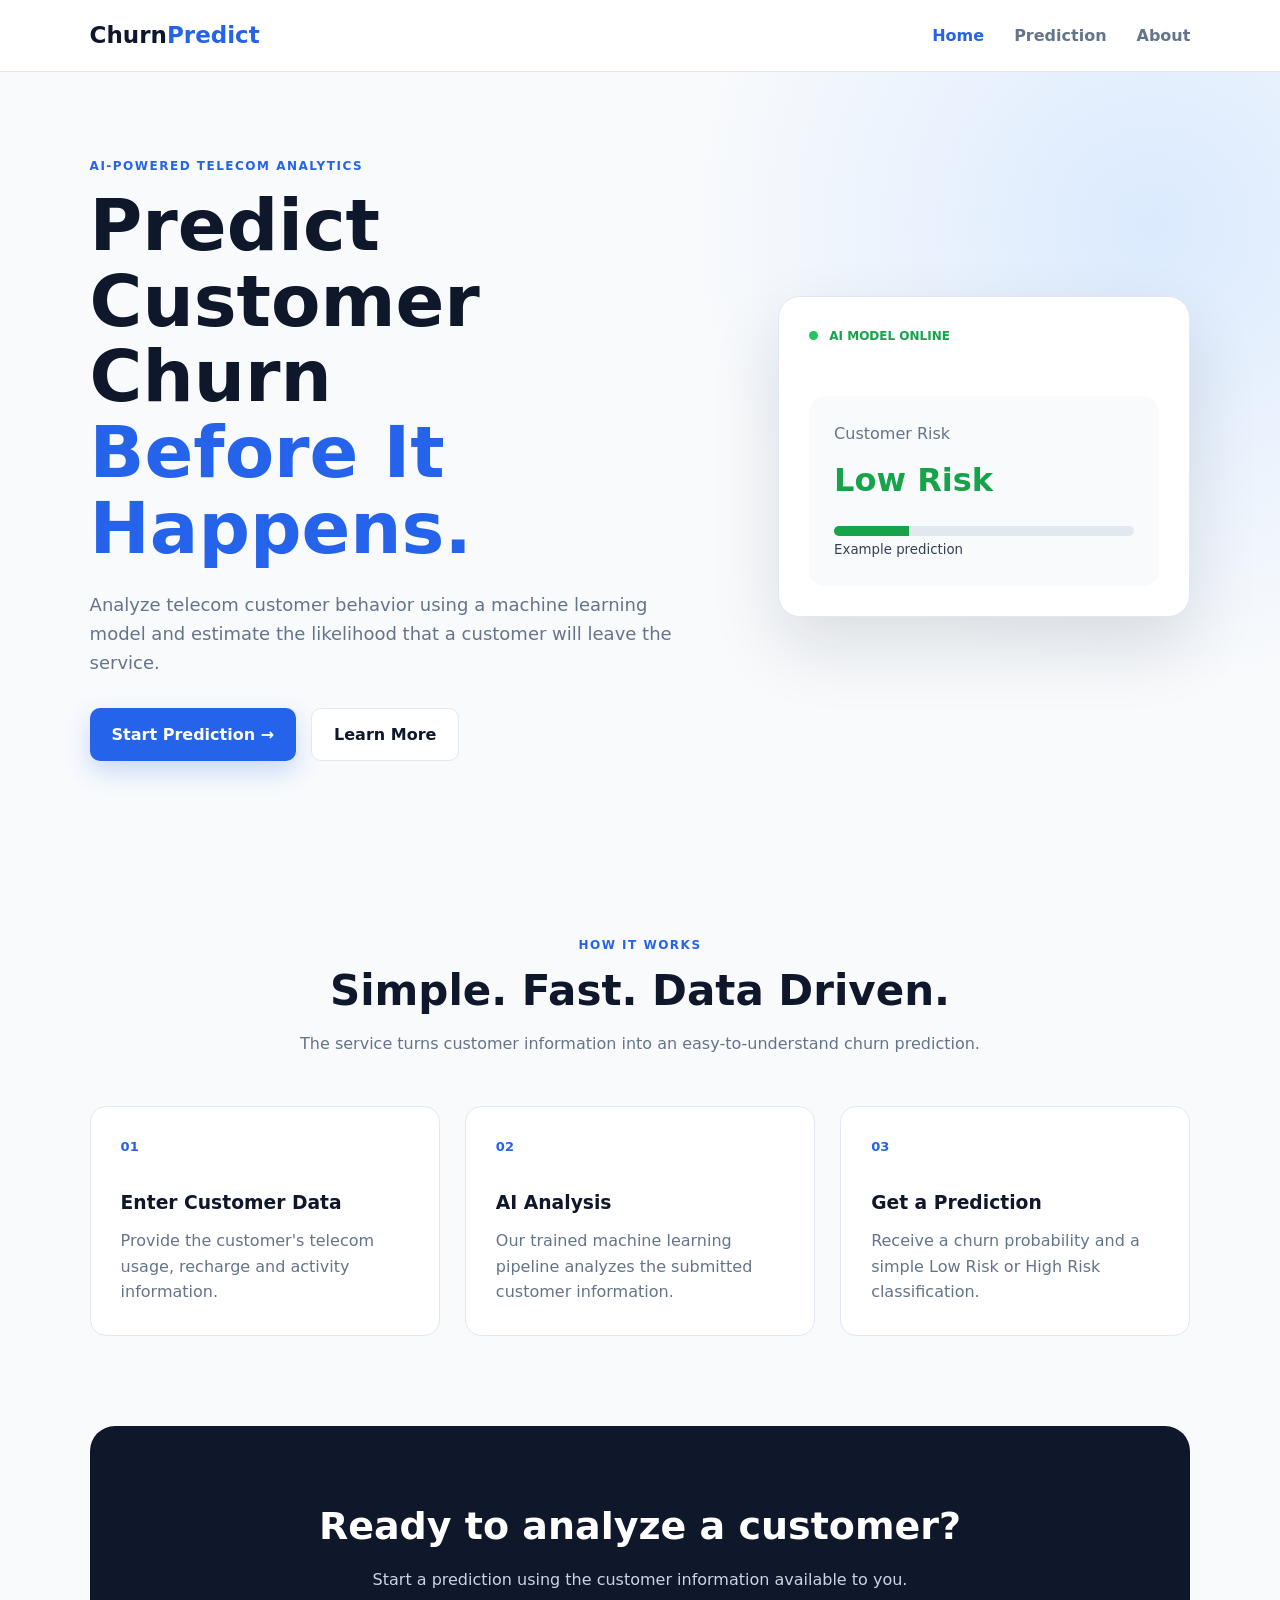
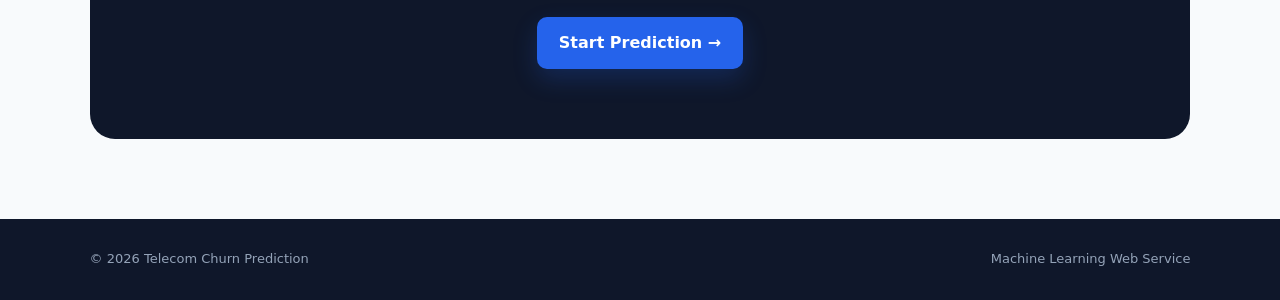
==== commit 6faec107: "Rebuild frontend pages and styling" ====
--- a/frontend/index.html
+++ b/frontend/index.html
@@ -1,71 +1,87 @@
 <!DOCTYPE html>
 <html lang="en">
-
 <head>
     <meta charset="UTF-8">
     <meta name="viewport" content="width=device-width, initial-scale=1.0">
 
-    <title>Telecom Churn Predictor</title>
+    <title>Telecom Churn Prediction</title>
 
     <link rel="stylesheet" href="css/style.css">
 </head>
 
 <body>
 
-    <!-- NAVIGATION -->
+<header class="navbar">
 
-    <header class="navbar">
+    <a href="index.html" class="logo">
+        Churn<span>Predict</span>
+    </a>
 
-        <div class="logo">
-            ChurnPredict
-        </div>
+    <nav>
+        <a href="index.html" class="active">Home</a>
+        <a href="prediction.html">Prediction</a>
+        <a href="about.html">About</a>
+    </nav>
 
-        <nav>
-            <a href="index.html">Home</a>
-            <a href="predict.html">Prediction</a>
-            <a href="about.html">About</a>
-        </nav>
-
-    </header>
+</header>
 
 
-    <!-- HERO SECTION -->
+<main>
 
     <section class="hero">
 
         <div class="hero-content">
 
-            <p class="badge">
-                AI-POWERED CUSTOMER ANALYTICS
-            </p>
+            <span class="eyebrow">
+                AI-POWERED TELECOM ANALYTICS
+            </span>
 
             <h1>
                 Predict Customer Churn
                 <span>Before It Happens.</span>
             </h1>
 
-            <p class="hero-text">
-
-                Use machine learning to identify telecom
-                customers who may be at risk of leaving.
-
+            <p>
+                Analyze telecom customer behavior using a
+                machine learning model and estimate the
+                likelihood that a customer will leave the service.
             </p>
 
             <div class="hero-buttons">
 
-                <a
-                    href="prediction.html"
-                    class="btn primary-btn"
-                >
-                    Start Prediction
+                <a href="prediction.html" class="btn primary-btn">
+                    Start Prediction →
                 </a>
 
-                <a
-                    href="about.html"
-                    class="btn secondary-btn"
-                >
+                <a href="about.html" class="btn secondary-btn">
                     Learn More
                 </a>
+
+            </div>
+
+        </div>
+
+
+        <div class="hero-card">
+
+            <div class="card-top">
+                <span class="status-dot"></span>
+                AI MODEL ONLINE
+            </div>
+
+            <div class="prediction-preview">
+
+                <span>Customer Risk</span>
+
+                <strong>Low Risk</strong>
+
+                <div class="mini-progress">
+                    <div></div>
+                </div>
+
+                <small>
+                    Example prediction
+                </small>
 
             </div>
 
@@ -74,29 +90,37 @@
     </section>
 
 
-    <!-- FEATURES -->
+    <section class="section">
 
-    <section class="features">
+        <div class="section-heading">
 
-        <h2>
-            What This System Does
-        </h2>
+            <span class="eyebrow">
+                HOW IT WORKS
+            </span>
+
+            <h2>
+                Simple. Fast. Data Driven.
+            </h2>
+
+            <p>
+                The service turns customer information into
+                an easy-to-understand churn prediction.
+            </p>
+
+        </div>
+
 
         <div class="feature-grid">
 
             <div class="feature-card">
 
-                <div class="feature-icon">
-                    🤖
-                </div>
+                <div class="feature-number">01</div>
 
-                <h3>
-                    Machine Learning
-                </h3>
+                <h3>Enter Customer Data</h3>
 
                 <p>
-                    Uses a trained Logistic Regression
-                    model to analyze customer behavior.
+                    Provide the customer's telecom usage,
+                    recharge and activity information.
                 </p>
 
             </div>
@@ -104,17 +128,13 @@
 
             <div class="feature-card">
 
-                <div class="feature-icon">
-                    📊
-                </div>
+                <div class="feature-number">02</div>
 
-                <h3>
-                    Risk Analysis
-                </h3>
+                <h3>AI Analysis</h3>
 
                 <p>
-                    Estimates the probability that a
-                    customer will churn.
+                    Our trained machine learning pipeline
+                    analyzes the submitted customer information.
                 </p>
 
             </div>
@@ -122,17 +142,13 @@
 
             <div class="feature-card">
 
-                <div class="feature-icon">
-                    ⚡
-                </div>
+                <div class="feature-number">03</div>
 
-                <h3>
-                    Fast Predictions
-                </h3>
+                <h3>Get a Prediction</h3>
 
                 <p>
-                    Send customer information and receive
-                    a prediction within seconds.
+                    Receive a churn probability and a simple
+                    Low Risk or High Risk classification.
                 </p>
 
             </div>
@@ -142,17 +158,40 @@
     </section>
 
 
-    <!-- FOOTER -->
+    <section class="cta-section">
 
-    <footer>
+        <h2>
+            Ready to analyze a customer?
+        </h2>
 
         <p>
-            © 2026 Telecom Churn Prediction System
+            Start a prediction using the customer information
+            available to you.
         </p>
 
-    </footer>
+        <a href="prediction.html" class="btn primary-btn">
+            Start Prediction →
+        </a>
+
+    </section>
+
+</main>
 
 
+<footer>
+
+    <p>
+        © 2026 Telecom Churn Prediction
+    </p>
+
+    <p>
+        Machine Learning Web Service
+    </p>
+
+</footer>
+
+
+<script src="js/script.js"></script>
+
 </body>
-
 </html>
--- a/frontend/css/style.css
+++ b/frontend/css/style.css
@@ -1,147 +1,137 @@
-/* =========================================================
-   GLOBAL
-========================================================= */
-
 * {
     margin: 0;
     padding: 0;
     box-sizing: border-box;
 }
 
+
+:root {
+
+    --primary: #2563eb;
+
+    --primary-dark: #1d4ed8;
+
+    --dark: #0f172a;
+
+    --text: #334155;
+
+    --muted: #64748b;
+
+    --light: #f8fafc;
+
+    --border: #e2e8f0;
+
+    --white: #ffffff;
+
+}
+
+
 html {
     scroll-behavior: smooth;
 }
 
+
 body {
-    font-family: Arial, Helvetica, sans-serif;
-    background: #f5f7fb;
-    color: #172033;
+
+    font-family:
+        Inter,
+        system-ui,
+        -apple-system,
+        BlinkMacSystemFont,
+        "Segoe UI",
+        sans-serif;
+
+    background: var(--light);
+
+    color: var(--text);
+
     line-height: 1.6;
+
+}
+
+
+a {
+    text-decoration: none;
+    color: inherit;
+}
+
+
+button,
+input {
+    font: inherit;
 }
 
 
 /* =========================================================
-   NAVIGATION
+   NAVBAR
 ========================================================= */
 
 .navbar {
+
+    height: 72px;
+
+    padding: 0 7%;
+
+    display: flex;
+
+    align-items: center;
+
+    justify-content: space-between;
+
+    background: white;
+
+    border-bottom: 1px solid var(--border);
+
     position: sticky;
+
     top: 0;
-    z-index: 1000;
+
+    z-index: 100;
+
+}
+
+
+.logo {
+
+    font-size: 23px;
+
+    font-weight: 800;
+
+    color: var(--dark);
+
+}
+
+
+.logo span {
+    color: var(--primary);
+}
+
+
+nav {
 
     display: flex;
-    justify-content: space-between;
-    align-items: center;
-
-    padding: 18px 8%;
-
-    background: rgba(255, 255, 255, 0.95);
-
-    border-bottom: 1px solid #e5e7eb;
-
-    backdrop-filter: blur(10px);
-}
-
-.logo {
-    font-size: 24px;
-    font-weight: 800;
-
-    color: #2563eb;
-}
-
-.navbar nav {
-    display: flex;
-    gap: 28px;
-}
-
-.navbar nav a {
-    text-decoration: none;
-
-    color: #4b5563;
+
+    gap: 30px;
+
+}
+
+
+nav a {
+
+    color: var(--muted);
 
     font-weight: 600;
 
-    transition: 0.3s ease;
-}
-
-.navbar nav a:hover,
-.navbar nav a.active {
-    color: #2563eb;
-}
-
-
-/* =========================================================
-   HERO
-========================================================= */
-
-.hero {
-    min-height: 85vh;
-
-    display: flex;
-    align-items: center;
-    justify-content: center;
-
-    text-align: center;
-
-    padding: 80px 20px;
-
-    background:
-        radial-gradient(
-            circle at top right,
-            #dbeafe,
-            transparent 35%
-        ),
-        #f8fafc;
-}
-
-.hero-content {
-    max-width: 850px;
-
-    animation: fadeUp 0.8s ease;
-}
-
-.badge {
-    display: inline-block;
-
-    padding: 8px 16px;
-
-    border-radius: 50px;
-
-    background: #dbeafe;
-
-    color: #2563eb;
-
-    font-size: 13px;
-
-    font-weight: 700;
-
-    letter-spacing: 1px;
-
-    margin-bottom: 20px;
-}
-
-.hero h1 {
-    font-size: clamp(42px, 7vw, 78px);
-
-    line-height: 1.05;
-
-    margin-bottom: 25px;
-}
-
-.hero h1 span {
-    display: block;
-
-    color: #2563eb;
-}
-
-.hero-text {
-    max-width: 650px;
-
-    margin: auto;
-
-    font-size: 19px;
-
-    color: #64748b;
+    transition: 0.3s;
+
+}
+
+
+nav a:hover,
+nav a.active {
+
+    color: var(--primary);
+
 }
 
 
@@ -149,78 +139,323 @@
    BUTTONS
 ========================================================= */
 
+.btn {
+
+    display: inline-flex;
+
+    align-items: center;
+
+    justify-content: center;
+
+    padding: 13px 22px;
+
+    border-radius: 10px;
+
+    font-weight: 700;
+
+    border: none;
+
+    cursor: pointer;
+
+    transition:
+        transform 0.25s,
+        box-shadow 0.25s,
+        background 0.25s;
+
+}
+
+
+.btn:hover {
+
+    transform: translateY(-3px);
+
+}
+
+
+.primary-btn {
+
+    background: var(--primary);
+
+    color: white;
+
+    box-shadow:
+        0 10px 25px rgba(37, 99, 235, 0.22);
+
+}
+
+
+.primary-btn:hover {
+
+    background: var(--primary-dark);
+
+}
+
+
+.secondary-btn {
+
+    background: white;
+
+    color: var(--dark);
+
+    border: 1px solid var(--border);
+
+}
+
+
+/* =========================================================
+   GENERAL
+========================================================= */
+
+.eyebrow {
+
+    display: inline-block;
+
+    color: var(--primary);
+
+    font-size: 12px;
+
+    font-weight: 800;
+
+    letter-spacing: 1.5px;
+
+    margin-bottom: 12px;
+
+}
+
+
+.section {
+
+    padding: 90px 7%;
+
+}
+
+
+.section-heading {
+
+    text-align: center;
+
+    max-width: 720px;
+
+    margin: 0 auto 50px;
+
+}
+
+
+.section-heading h1,
+.section-heading h2 {
+
+    color: var(--dark);
+
+    font-size: 42px;
+
+    line-height: 1.15;
+
+    margin-bottom: 15px;
+
+}
+
+
+.section-heading p {
+
+    color: var(--muted);
+
+}
+
+
+/* =========================================================
+   HOME HERO
+========================================================= */
+
+.hero {
+
+    min-height: 650px;
+
+    padding: 80px 7%;
+
+    display: grid;
+
+    grid-template-columns: 1.2fr 0.8fr;
+
+    gap: 70px;
+
+    align-items: center;
+
+    background:
+        radial-gradient(
+            circle at 90% 20%,
+            #dbeafe,
+            transparent 35%
+        );
+
+}
+
+
+.hero-content {
+
+    animation: slideUp 0.7s ease;
+
+}
+
+
+.hero h1 {
+
+    font-size: clamp(45px, 6vw, 72px);
+
+    line-height: 1.05;
+
+    color: var(--dark);
+
+    margin-bottom: 25px;
+
+}
+
+
+.hero h1 span {
+
+    display: block;
+
+    color: var(--primary);
+
+}
+
+
+.hero p {
+
+    max-width: 650px;
+
+    font-size: 18px;
+
+    color: var(--muted);
+
+    margin-bottom: 30px;
+
+}
+
+
 .hero-buttons {
+
     display: flex;
 
-    justify-content: center;
-
     gap: 15px;
 
-    margin-top: 35px;
-}
-
-.btn {
+    flex-wrap: wrap;
+
+}
+
+
+.hero-card {
+
+    padding: 30px;
+
+    background: white;
+
+    border-radius: 22px;
+
+    border: 1px solid var(--border);
+
+    box-shadow:
+        0 30px 70px rgba(15, 23, 42, 0.12);
+
+    animation: floatCard 4s ease-in-out infinite;
+
+}
+
+
+.card-top {
+
+    color: #16a34a;
+
+    font-size: 12px;
+
+    font-weight: 800;
+
+    margin-bottom: 50px;
+
+}
+
+
+.status-dot {
+
     display: inline-block;
 
-    padding: 14px 25px;
-
-    border-radius: 10px;
-
-    text-decoration: none;
-
-    font-weight: 700;
-
-    transition: 0.3s ease;
-}
-
-.primary-btn {
-    background: #2563eb;
-
-    color: white;
-
-    box-shadow: 0 10px 25px rgba(37, 99, 235, 0.25);
-}
-
-.primary-btn:hover {
-    transform: translateY(-3px);
-
-    background: #1d4ed8;
-}
-
-.secondary-btn {
-    background: white;
-
-    color: #2563eb;
-
-    border: 1px solid #dbeafe;
-}
-
-.secondary-btn:hover {
-    transform: translateY(-3px);
-
-    background: #eff6ff;
+    width: 9px;
+
+    height: 9px;
+
+    border-radius: 50%;
+
+    background: #22c55e;
+
+    margin-right: 7px;
+
+}
+
+
+.prediction-preview {
+
+    padding: 25px;
+
+    border-radius: 16px;
+
+    background: #f8fafc;
+
+}
+
+
+.prediction-preview span {
+
+    display: block;
+
+    color: var(--muted);
+
+    margin-bottom: 8px;
+
+}
+
+
+.prediction-preview strong {
+
+    display: block;
+
+    font-size: 32px;
+
+    color: #16a34a;
+
+    margin-bottom: 20px;
+
+}
+
+
+.mini-progress {
+
+    height: 10px;
+
+    background: #e2e8f0;
+
+    border-radius: 50px;
+
+    overflow: hidden;
+
+}
+
+
+.mini-progress div {
+
+    width: 25%;
+
+    height: 100%;
+
+    background: #16a34a;
+
 }
 
 
 /* =========================================================
-   FEATURES
+   FEATURE CARDS
 ========================================================= */
 
-.features {
-    padding: 90px 8%;
-
-    text-align: center;
-
-    background: white;
-}
-
-.features h2 {
-    font-size: 36px;
-
-    margin-bottom: 45px;
-}
-
 .feature-grid {
+
     display: grid;
 
     grid-template-columns:
@@ -228,229 +463,269 @@
 
     gap: 25px;
 
-    max-width: 1100px;
-
-    margin: auto;
-}
+}
+
 
 .feature-card {
-    padding: 35px 25px;
-
-    border-radius: 18px;
-
-    background: #f8fafc;
-
-    border: 1px solid #e5e7eb;
-
-    transition: 0.35s ease;
-}
+
+    padding: 30px;
+
+    background: white;
+
+    border: 1px solid var(--border);
+
+    border-radius: 16px;
+
+    transition:
+        transform 0.3s,
+        box-shadow 0.3s;
+
+}
+
 
 .feature-card:hover {
+
     transform: translateY(-8px);
 
     box-shadow:
         0 20px 40px rgba(15, 23, 42, 0.08);
-}
-
-.feature-icon {
-    font-size: 40px;
+
+}
+
+
+.feature-number {
+
+    color: var(--primary);
+
+    font-size: 13px;
+
+    font-weight: 800;
+
+    margin-bottom: 30px;
+
+}
+
+
+.feature-card h3 {
+
+    color: var(--dark);
+
+    margin-bottom: 10px;
+
+}
+
+
+.feature-card p {
+
+    color: var(--muted);
+
+}
+
+
+/* =========================================================
+   CTA
+========================================================= */
+
+.cta-section {
+
+    margin: 0 7% 80px;
+
+    padding: 70px 30px;
+
+    text-align: center;
+
+    border-radius: 25px;
+
+    background: var(--dark);
+
+    color: white;
+
+}
+
+
+.cta-section h2 {
+
+    font-size: 38px;
+
+    margin-bottom: 10px;
+
+}
+
+
+.cta-section p {
+
+    color: #cbd5e1;
+
+    margin-bottom: 25px;
+
+}
+
+
+/* =========================================================
+   FORM PAGE
+========================================================= */
+
+.form-section {
+
+    max-width: 1050px;
+
+    margin: auto;
+
+    padding: 80px 20px;
+
+}
+
+
+.test-buttons {
+
+    display: flex;
+
+    gap: 12px;
 
     margin-bottom: 15px;
-}
-
-.feature-card h3 {
-    margin-bottom: 10px;
-}
-
-.feature-card p {
-    color: #64748b;
-}
-
-
-/* =========================================================
-   PAGE HEADER
-========================================================= */
-
-.prediction-header {
+
+    justify-content: center;
+
+    flex-wrap: wrap;
+
+}
+
+
+.test-btn {
+
+    padding: 12px 18px;
+
+    border-radius: 9px;
+
+    cursor: pointer;
+
+    font-weight: 700;
+
+    border: 1px solid var(--border);
+
+    background: white;
+
+}
+
+
+.low-test:hover {
+
+    background: #dcfce7;
+
+}
+
+
+.high-test:hover {
+
+    background: #fee2e2;
+
+}
+
+
+.form-message {
+
+    min-height: 25px;
+
     text-align: center;
 
-    padding: 70px 20px 40px;
-
-    animation: fadeUp 0.7s ease;
-}
-
-.prediction-header h1 {
-    font-size: clamp(35px, 5vw, 55px);
-
-    margin-bottom: 15px;
-}
-
-.prediction-header p:not(.badge) {
-    max-width: 700px;
-
-    margin: auto;
-
-    color: #64748b;
-}
-
-
-/* =========================================================
-   INFORMATION BOX
-========================================================= */
-
-.info-box {
-    max-width: 1000px;
-
-    margin: 0 auto 30px;
-
-    padding: 25px;
-
-    border-radius: 15px;
-
-    background: #eff6ff;
-
-    border: 1px solid #bfdbfe;
-}
-
-.info-box h3 {
-    margin-bottom: 8px;
-
-    color: #1d4ed8;
-}
-
-.info-box p {
-    color: #475569;
-
-    margin-bottom: 5px;
-}
-
-
-/* =========================================================
-   EXAMPLES
-========================================================= */
-
-.examples {
-    max-width: 1000px;
-
-    margin: auto;
-
-    padding: 25px;
-
-    text-align: center;
-}
-
-.examples h2 {
-    margin-bottom: 5px;
-}
-
-.examples p {
-    color: #64748b;
+    font-weight: 600;
 
     margin-bottom: 20px;
-}
-
-.example-buttons {
+
+}
+
+
+.form-card {
+
+    background: white;
+
+    border: 1px solid var(--border);
+
+    border-radius: 18px;
+
+    padding: 32px;
+
+    margin-bottom: 25px;
+
+}
+
+
+.form-card-heading {
+
     display: flex;
 
-    justify-content: center;
-
-    gap: 15px;
-
-    flex-wrap: wrap;
-}
-
-.example-btn {
-    border: none;
-
-    padding: 13px 22px;
-
-    border-radius: 10px;
-
-    cursor: pointer;
-
-    font-weight: 700;
-
-    transition: 0.3s ease;
-}
-
-.example-btn:hover {
-    transform: translateY(-3px);
-}
-
-.example-btn.low {
-    background: #dcfce7;
-
-    color: #166534;
-}
-
-.example-btn.high {
-    background: #fee2e2;
-
-    color: #991b1b;
-}
-
-
-/* =========================================================
-   FORM
-========================================================= */
-
-.form-section {
-    max-width: 1100px;
-
-    margin: auto;
-
-    padding: 30px 20px 80px;
-}
-
-.form-group {
-    background: white;
-
-    padding: 30px;
-
-    margin-bottom: 25px;
-
-    border-radius: 18px;
-
-    border: 1px solid #e5e7eb;
-
-    box-shadow:
-        0 8px 30px rgba(15, 23, 42, 0.04);
-
-    animation: fadeUp 0.7s ease;
-}
-
-.form-group h2 {
-    margin-bottom: 25px;
-
-    font-size: 22px;
-
-    color: #1e293b;
-}
-
-.form-grid {
+    gap: 18px;
+
+    align-items: flex-start;
+
+    margin-bottom: 30px;
+
+}
+
+
+.form-card-heading > span {
+
+    color: var(--primary);
+
+    font-size: 14px;
+
+    font-weight: 900;
+
+}
+
+
+.form-card-heading h2 {
+
+    color: var(--dark);
+
+    margin-bottom: 4px;
+
+}
+
+
+.form-card-heading p {
+
+    color: var(--muted);
+
+    font-size: 14px;
+
+}
+
+
+.input-grid {
+
     display: grid;
 
     grid-template-columns:
         repeat(2, 1fr);
 
     gap: 22px;
-}
+
+}
+
 
 .input-group {
+
     display: flex;
 
     flex-direction: column;
-}
+
+}
+
 
 .input-group label {
+
+    color: var(--dark);
+
+    font-weight: 700;
+
     margin-bottom: 7px;
 
-    font-weight: 700;
-
-    color: #334155;
-}
+}
+
 
 .input-group input {
+
     width: 100%;
 
     padding: 13px 14px;
@@ -461,101 +736,444 @@
 
     outline: none;
 
-    font-size: 15px;
-
-    transition: 0.25s ease;
-}
+    transition:
+        border 0.2s,
+        box-shadow 0.2s;
+
+}
+
 
 .input-group input:focus {
-    border-color: #2563eb;
+
+    border-color: var(--primary);
 
     box-shadow:
         0 0 0 3px rgba(37, 99, 235, 0.1);
-}
+
+}
+
 
 .input-group small {
+
+    margin-top: 6px;
+
+    color: var(--muted);
+
+    font-size: 12px;
+
+}
+
+
+.submit-area {
+
+    text-align: center;
+
+    padding: 25px;
+
+}
+
+
+.submit-area p {
+
+    color: var(--muted);
+
+    margin-bottom: 15px;
+
+}
+
+
+.submit-btn {
+
+    min-width: 240px;
+
+}
+
+
+/* =========================================================
+   RESULT
+========================================================= */
+
+.result-section {
+
+    min-height: 75vh;
+
+    padding: 80px 20px;
+
+    display: flex;
+
+    justify-content: center;
+
+    align-items: center;
+
+}
+
+
+.result-card {
+
+    width: 100%;
+
+    max-width: 650px;
+
+    padding: 45px;
+
+    text-align: center;
+
+    background: white;
+
+    border: 1px solid var(--border);
+
+    border-radius: 22px;
+
+    box-shadow:
+        0 25px 60px rgba(15, 23, 42, 0.1);
+
+    animation: slideUp 0.6s ease;
+
+}
+
+
+.result-icon {
+
+    width: 90px;
+
+    height: 90px;
+
+    margin: 15px auto 20px;
+
+    display: flex;
+
+    align-items: center;
+
+    justify-content: center;
+
+    font-size: 40px;
+
+    border-radius: 50%;
+
+    background: #eff6ff;
+
+}
+
+
+.result-card h1 {
+
+    color: var(--dark);
+
+    font-size: 38px;
+
+    margin-bottom: 10px;
+
+}
+
+
+.result-card > p {
+
+    color: var(--muted);
+
+}
+
+
+.risk-display {
+
+    display: flex;
+
+    justify-content: space-between;
+
+    margin-top: 30px;
+
+    padding: 18px;
+
+    border-radius: 12px;
+
+    background: #f8fafc;
+
+}
+
+
+.risk-display strong {
+
+    color: var(--primary);
+
+}
+
+
+.probability-box {
+
+    text-align: left;
+
+    margin: 25px 0;
+
+}
+
+
+.probability-heading {
+
+    display: flex;
+
+    justify-content: space-between;
+
+    margin-bottom: 10px;
+
+    font-weight: 700;
+
+}
+
+
+.progress-bar {
+
+    height: 14px;
+
+    overflow: hidden;
+
+    border-radius: 50px;
+
+    background: #e2e8f0;
+
+}
+
+
+.progress-fill {
+
+    width: 0;
+
+    height: 100%;
+
+    border-radius: 50px;
+
+    transition: width 1s ease;
+
+}
+
+
+.result-details {
+
+    display: grid;
+
+    grid-template-columns: 1fr 1fr;
+
+    gap: 15px;
+
+}
+
+
+.result-details > div {
+
+    padding: 18px;
+
+    border-radius: 12px;
+
+    background: #f8fafc;
+
+}
+
+
+.result-details span {
+
+    display: block;
+
+    color: var(--muted);
+
+    font-size: 13px;
+
+    margin-bottom: 5px;
+
+}
+
+
+.result-details strong {
+
+    color: var(--dark);
+
+}
+
+
+.result-note {
+
+    text-align: left;
+
+    margin-top: 25px;
+
+    padding: 20px;
+
+    border-left: 4px solid var(--primary);
+
+    background: #eff6ff;
+
+}
+
+
+.result-note p {
+
+    color: var(--muted);
+
     margin-top: 5px;
 
-    color: #94a3b8;
-
-    font-size: 12px;
+}
+
+
+.result-actions {
+
+    margin-top: 30px;
+
+    display: flex;
+
+    justify-content: center;
+
+    gap: 12px;
+
+    flex-wrap: wrap;
+
 }
 
 
 /* =========================================================
-   SUBMIT
+   ABOUT
 ========================================================= */
 
-.submit-area {
+.about-hero {
+
+    padding: 100px 20px 70px;
+
     text-align: center;
 
+    max-width: 850px;
+
+    margin: auto;
+
+}
+
+
+.about-hero h1 {
+
+    color: var(--dark);
+
+    font-size: 52px;
+
+    line-height: 1.1;
+
+    margin-bottom: 20px;
+
+}
+
+
+.about-hero p {
+
+    color: var(--muted);
+
+    font-size: 18px;
+
+}
+
+
+.about-content {
+
+    max-width: 900px;
+
+    margin: auto;
+
+    padding: 20px 20px 80px;
+
+}
+
+
+.about-card {
+
+    background: white;
+
+    border: 1px solid var(--border);
+
+    border-radius: 17px;
+
+    padding: 30px;
+
+    margin-bottom: 20px;
+
+}
+
+
+.about-card h2 {
+
+    color: var(--dark);
+
+    margin-bottom: 15px;
+
+}
+
+
+.about-card p {
+
+    color: var(--muted);
+
+    margin-bottom: 12px;
+
+}
+
+
+.risk-explanation {
+
+    display: grid;
+
+    grid-template-columns: 1fr 1fr;
+
+    gap: 15px;
+
+    margin-top: 20px;
+
+}
+
+
+.risk-explanation > div {
+
     padding: 20px;
-}
-
-.predict-btn {
-    border: none;
-
-    padding: 16px 35px;
 
     border-radius: 12px;
 
-    background: #2563eb;
-
-    color: white;
-
-    font-size: 16px;
+    background: #f8fafc;
+
+}
+
+
+.risk-explanation strong {
+
+    color: var(--dark);
+
+}
+
+
+.technology-list {
+
+    display: flex;
+
+    gap: 10px;
+
+    flex-wrap: wrap;
+
+}
+
+
+.technology-list span {
+
+    padding: 8px 13px;
+
+    border-radius: 8px;
+
+    background: #eff6ff;
+
+    color: var(--primary);
 
     font-weight: 700;
 
-    cursor: pointer;
-
-    transition: 0.3s ease;
-
-    box-shadow:
-        0 10px 25px rgba(37, 99, 235, 0.25);
-}
-
-.predict-btn:hover {
-    transform: translateY(-3px);
-
-    background: #1d4ed8;
-}
-
-#formMessage {
-    margin-top: 15px;
-
-    font-weight: 600;
-}
-
-
-/* =========================================================
-   ABOUT / GENERAL PAGE
-========================================================= */
-
-.page-section {
-    max-width: 850px;
-
-    margin: auto;
-
-    padding: 100px 20px;
-
-    min-height: 70vh;
-
-    animation: fadeUp 0.7s ease;
-}
-
-.page-section h1 {
-    font-size: 48px;
-
-    margin-bottom: 25px;
-}
-
-.page-section p {
-    margin-bottom: 18px;
-
-    color: #64748b;
-
-    font-size: 17px;
+    font-size: 13px;
+
+}
+
+
+.notice-card {
+
+    background: #fffbeb;
+
+    border-color: #fde68a;
+
 }
 
 
@@ -564,15 +1182,23 @@
 ========================================================= */
 
 footer {
-    padding: 30px;
-
-    text-align: center;
-
-    background: #0f172a;
-
-    color: #cbd5e1;
-
-    margin-top: 30px;
+
+    padding: 30px 7%;
+
+    display: flex;
+
+    justify-content: space-between;
+
+    gap: 15px;
+
+    flex-wrap: wrap;
+
+    background: var(--dark);
+
+    color: #94a3b8;
+
+    font-size: 13px;
+
 }
 
 
@@ -580,14 +1206,14 @@
    ANIMATIONS
 ========================================================= */
 
-@keyframes fadeUp {
+@keyframes slideUp {
 
     from {
 
         opacity: 0;
 
         transform:
-            translateY(30px);
+            translateY(25px);
 
     }
 
@@ -603,365 +1229,154 @@
 }
 
 
+@keyframes floatCard {
+
+    0%,
+    100% {
+
+        transform:
+            translateY(0);
+
+    }
+
+    50% {
+
+        transform:
+            translateY(-10px);
+
+    }
+
+}
+
+
 /* =========================================================
-   RESPONSIVE DESIGN
+   MOBILE
 ========================================================= */
 
 @media (max-width: 800px) {
 
     .navbar {
+
+        padding: 0 20px;
+
+    }
+
+
+    nav {
+
+        gap: 15px;
+
+    }
+
+
+    nav a {
+
+        font-size: 14px;
+
+    }
+
+
+    .hero {
+
+        grid-template-columns: 1fr;
+
+        padding: 60px 20px;
+
+    }
+
+
+    .hero h1 {
+
+        font-size: 48px;
+
+    }
+
+
+    .feature-grid {
+
+        grid-template-columns: 1fr;
+
+    }
+
+
+    .input-grid {
+
+        grid-template-columns: 1fr;
+
+    }
+
+
+    .risk-explanation {
+
+        grid-template-columns: 1fr;
+
+    }
+
+
+    .about-hero h1 {
+
+        font-size: 40px;
+
+    }
+
+
+    .result-card {
+
+        padding: 30px 20px;
+
+    }
+
+}
+
+
+@media (max-width: 500px) {
+
+    nav {
+
+        gap: 10px;
+
+    }
+
+
+    nav a {
+
+        font-size: 12px;
+
+    }
+
+
+    .hero h1 {
+
+        font-size: 40px;
+
+    }
+
+
+    .hero-buttons {
+
         flex-direction: column;
 
-        gap: 15px;
-    }
-
-    .feature-grid {
+    }
+
+
+    .hero-buttons .btn {
+
+        width: 100%;
+
+    }
+
+
+    .result-details {
+
         grid-template-columns: 1fr;
-    }
-
-    .form-grid {
-        grid-template-columns: 1fr;
-    }
-
-    .hero-buttons {
+
+    }
+
+
+    footer {
+
         flex-direction: column;
 
-        align-items: center;
-    }
-
-    .btn {
-        width: 220px;
-    }
-
-}
-
-
-@media (max-width: 500px) {
-
-    .navbar nav {
-        gap: 15px;
-    }
-
-    .navbar nav a {
-        font-size: 14px;
-    }
-
-    .form-group {
-        padding: 20px;
-    }
-
-    .hero {
-        min-height: 75vh;
-    }
-
-}
-/* =========================================================
-   RESULT PAGE
-========================================================= */
-
-.result-page {
-
-    min-height: 80vh;
-
-    display: flex;
-
-    align-items: center;
-
-    justify-content: center;
-
-    padding: 70px 20px;
-
-    background:
-        radial-gradient(
-            circle at top right,
-            #dbeafe,
-            transparent 35%
-        ),
-        #f8fafc;
-
-}
-
-
-.result-card {
-
-    width: 100%;
-
-    max-width: 650px;
-
-    padding: 50px 40px;
-
-    text-align: center;
-
-    background: white;
-
-    border-radius: 22px;
-
-    border: 1px solid #e5e7eb;
-
-    box-shadow:
-        0 25px 60px rgba(15, 23, 42, 0.10);
-
-    animation: resultAppear 0.7s ease;
-
-}
-
-
-.result-icon {
-
-    width: 90px;
-
-    height: 90px;
-
-    margin: 0 auto 25px;
-
-    display: flex;
-
-    align-items: center;
-
-    justify-content: center;
-
-    border-radius: 50%;
-
-    background: #eff6ff;
-
-    font-size: 42px;
-
-}
-
-
-.result-card h1 {
-
-    font-size: 38px;
-
-    margin: 15px 0;
-
-}
-
-
-.result-description {
-
-    color: #64748b;
-
-    max-width: 500px;
-
-    margin: 0 auto 30px;
-
-}
-
-
-/* =========================================================
-   RISK
-========================================================= */
-
-.risk-container {
-
-    display: flex;
-
-    justify-content: space-between;
-
-    align-items: center;
-
-    padding: 18px 20px;
-
-    margin-bottom: 20px;
-
-    border-radius: 12px;
-
-    background: #f8fafc;
-
-}
-
-
-.risk-container span {
-
-    color: #64748b;
-
-    font-weight: 600;
-
-}
-
-
-.risk-container strong {
-
-    font-size: 20px;
-
-}
-
-
-/* =========================================================
-   PROBABILITY
-========================================================= */
-
-.probability-container {
-
-    text-align: left;
-
-    margin-bottom: 25px;
-
-}
-
-
-.probability-header {
-
-    display: flex;
-
-    justify-content: space-between;
-
-    margin-bottom: 10px;
-
-    font-weight: 700;
-
-}
-
-
-.progress-bar {
-
-    width: 100%;
-
-    height: 14px;
-
-    overflow: hidden;
-
-    border-radius: 50px;
-
-    background: #e2e8f0;
-
-}
-
-
-.progress-fill {
-
-    width: 0%;
-
-    height: 100%;
-
-    border-radius: 50px;
-
-    transition:
-        width 1.2s ease;
-
-}
-
-
-/* =========================================================
-   DETAILS
-========================================================= */
-
-.prediction-details {
-
-    display: grid;
-
-    grid-template-columns:
-        repeat(2, 1fr);
-
-    gap: 15px;
-
-    margin-bottom: 30px;
-
-}
-
-
-.detail-box {
-
-    padding: 20px;
-
-    border-radius: 12px;
-
-    background: #f8fafc;
-
-    border: 1px solid #e5e7eb;
-
-}
-
-
-.detail-box span {
-
-    display: block;
-
-    color: #64748b;
-
-    font-size: 14px;
-
-    margin-bottom: 5px;
-
-}
-
-
-.detail-box strong {
-
-    font-size: 18px;
-
-}
-
-
-/* =========================================================
-   RESULT BUTTONS
-========================================================= */
-
-.result-actions {
-
-    display: flex;
-
-    justify-content: center;
-
-    gap: 15px;
-
-    flex-wrap: wrap;
-
-}
-
-
-/* =========================================================
-   RESULT ANIMATION
-========================================================= */
-
-@keyframes resultAppear {
-
-    from {
-
-        opacity: 0;
-
-        transform:
-            translateY(30px)
-            scale(0.97);
-
-    }
-
-    to {
-
-        opacity: 1;
-
-        transform:
-            translateY(0)
-            scale(1);
-
-    }
-
-}
-
-
-/* =========================================================
-   MOBILE RESULT PAGE
-========================================================= */
-
-@media (max-width: 600px) {
-
-    .result-card {
-
-        padding: 35px 20px;
-
-    }
-
-    .result-card h1 {
-
-        font-size: 30px;
-
-    }
-
-    .prediction-details {
-
-        grid-template-columns: 1fr;
-
     }
 
 }
